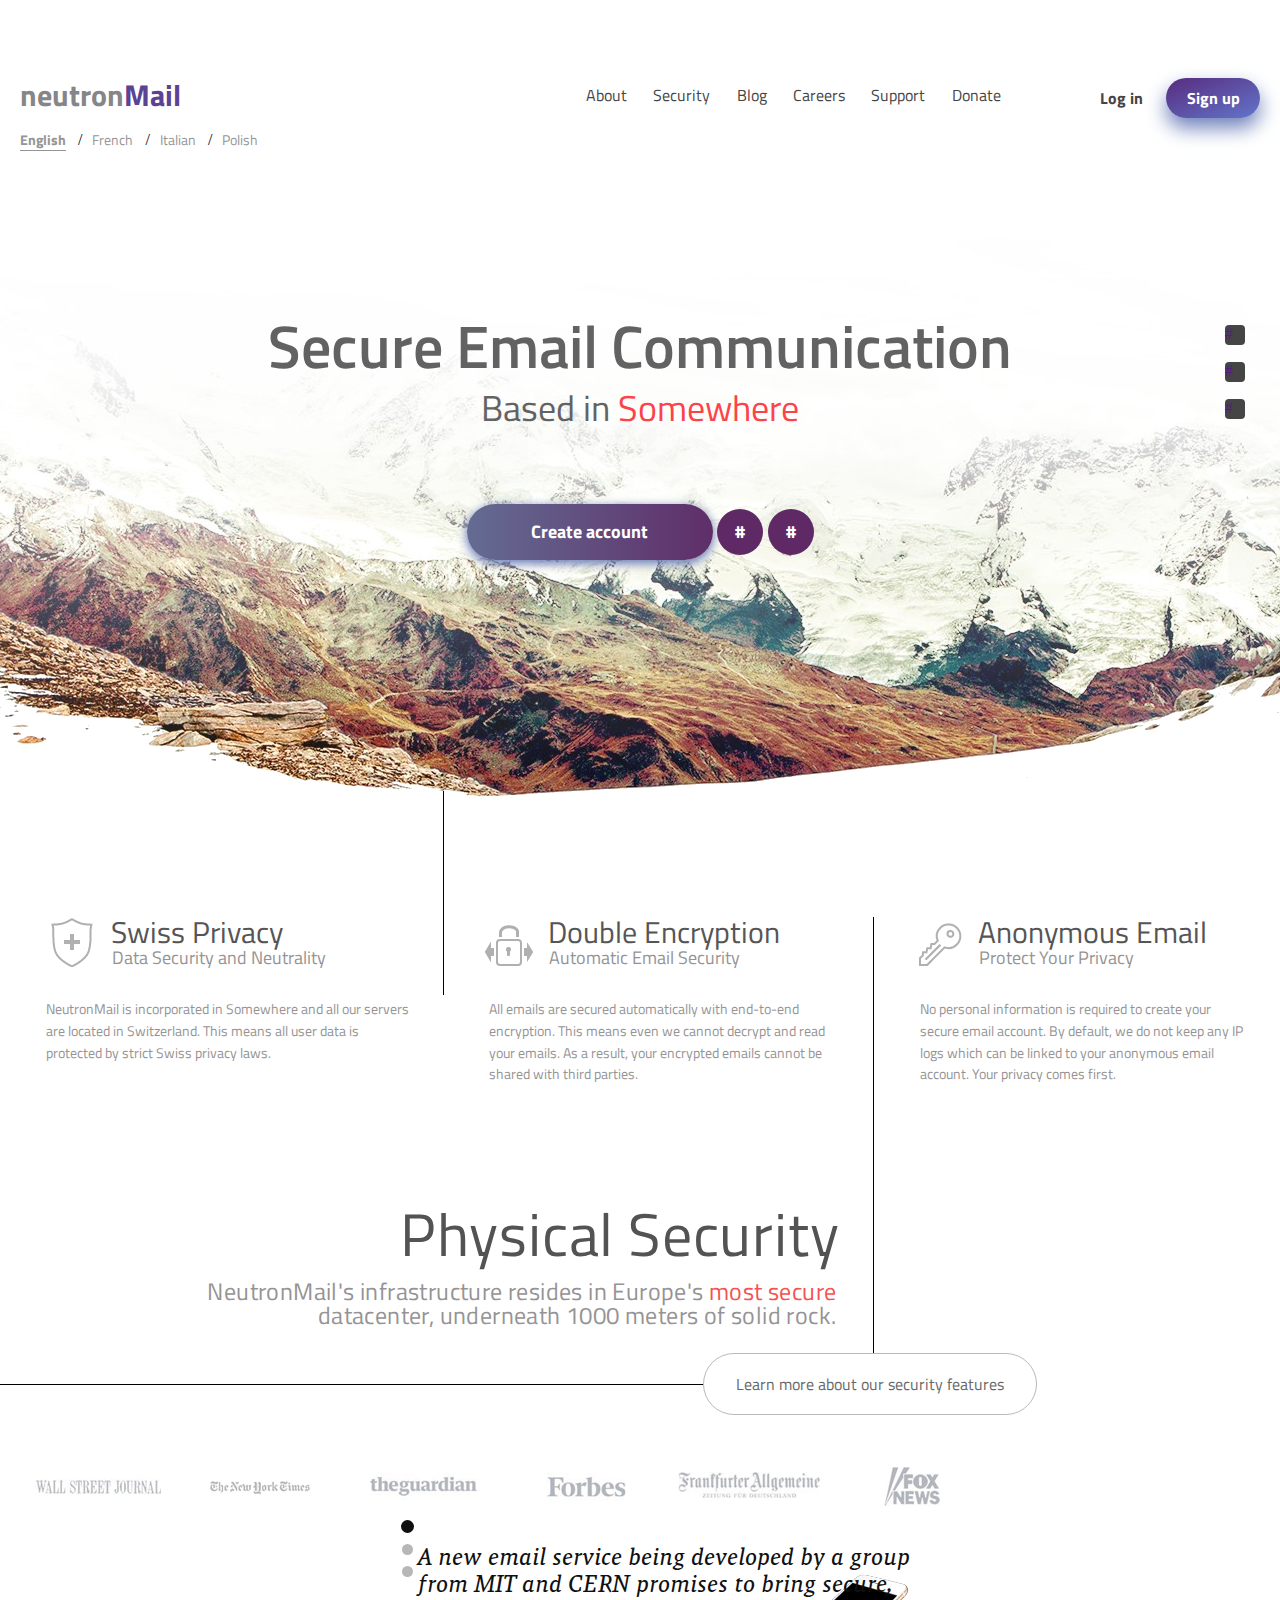
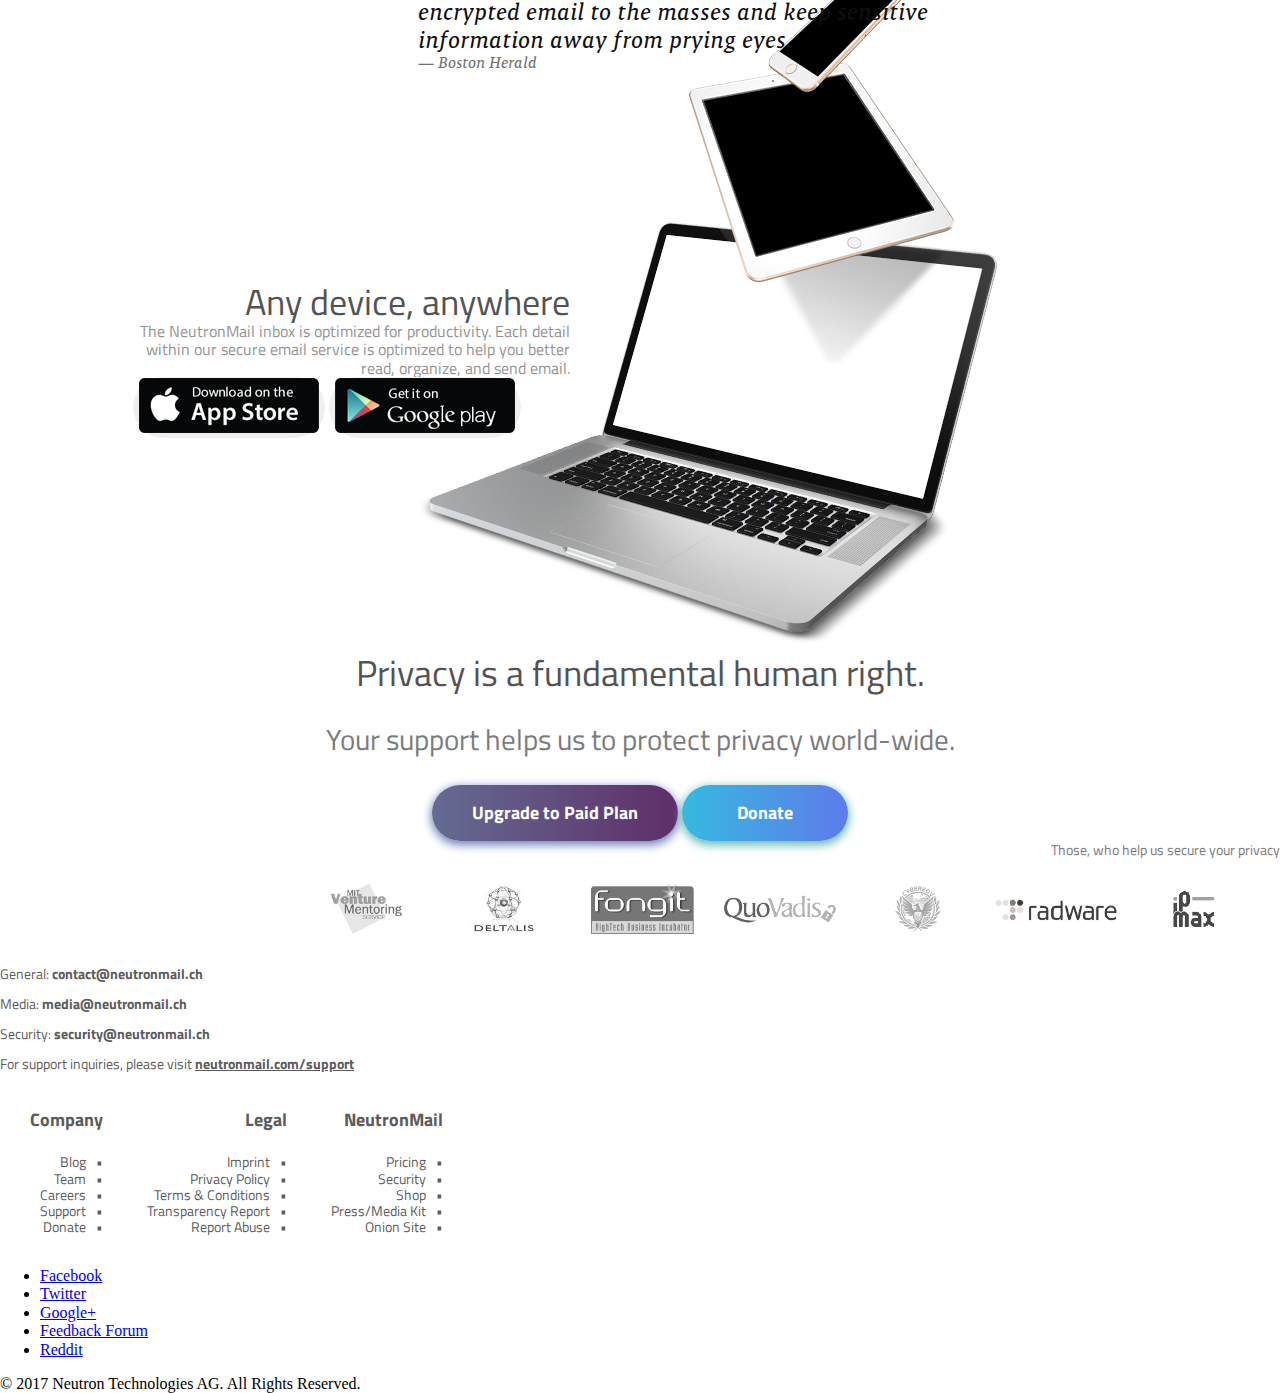
==== index.html @ 59c939e9 "implement grid feat-section" ====
<!DOCTYPE html>
<html lang="en">

<head>
  <meta charset="UTF-8">
  <meta name="viewport" content="width=device-width, initial-scale=1.0">
  <meta http-equiv="X-UA-Compatible" content="ie=edge">
  <title>NeutronMail</title>
  <link rel="stylesheet" href="./normalize.css">
  <link rel="stylesheet" href="./style.css">
</head>

<body>
  <header class="header">

    <div class="header__content">
      <div class="header__left-container">
        <a href="#" class="header__logo">neutron<span class="header__logo header__logo_color_add">Mail</span></a>
        <div class="lanuage-selector__container">
          <ul class="language-selector">
            <li class="language-selector__item "><a href="#"
                class="language-selector__link language-selector__link_selected">English</a></li>
            <li class="language-selector__item"><a href="#" class="language-selector__link">French</a></li>
            <li class="language-selector__item"><a href="#" class="language-selector__link">Italian</a></li>
            <li class="language-selector__item"><a href="#" class="language-selector__link">Polish</a></li>
          </ul>
        </div>
      </div>
      <div class="header__middle-container">
        <nav class="top-navigation">
          <ul class="top-navigation__row">
            <li class="top-navigation__item"><a href="#" class="top-navigation__item-link">About</a></li>
            <li class="top-navigation__item"><a href="#" class="top-navigation__item-link">Security</a></li>
            <li class="top-navigation__item"><a href="#" class="top-navigation__item-link">Blog</a></li>
            <li class="top-navigation__item"><a href="#" class="top-navigation__item-link">Careers</a></li>
            <li class="top-navigation__item"><a href="#" class="top-navigation__item-link">Support</a></li>
            <li class="top-navigation__item"><a href="#" class="top-navigation__item-link">Donate</a></li>
          </ul>
        </nav>
      </div>
      <div class="authorization">
        <div class="authorization__panel">
          <a href="" class="authorization__log-in">Log in</a>
          <button class="authorization__button button">Sign
            up</button>
        </div>
      </div>
    </div>
  </header>

  <main class="main">

    <div class="bg-image-section">
      <div class="bg-image-section__text-container">
        <div class="text-content">
          <h1 class="text-content__heading">Secure Email Communication</h1>
          <h2 class="text-content__text">Based in <span
              class="text-content__text text-content__text_color_add">Somewhere</span></h2>
        </div>
      </div>
      <div class="bg-image-section__buttons-container">
        <div class="buttons-row">
          <button class="buttons-row__button button button_style_purple">Create account</button>
          <button class="buttons-row__circle-button button">#</button>
          <button class="buttons-row__circle-button button">#</button>
        </div>
      </div>
      <div class="bg-image-section__social-container">
        <ul class="social-list">
          <li class="social-list__item"><a href="" class="social-list__item-link">#</a></li>
          <li class="social-list__item"><a href="" class="social-list__item-link">#</a></li>
          <li class="social-list__item"><a href="" class="social-list__item-link">#</a></li>
        </ul>
      </div>
    </div>

    <div class="main__feat-container">
      <section class="features-section">
        <article class="feat-article">
          <div class="feat-article__header">
            <img src="./assets/images/Layer_15.png" alt="#" class="feat-article__icon">
            <h3 class="feat-article__title">Swiss Privacy</h3>
            <p class="feat-article__subtitle">Data Security and Neutrality</p>
          </div>
          <p class="feat-article__description">NeutronMail is incorporated in Somewhere and all our servers are
            located
            in Switzerland. This means all user data is protected by strict Swiss privacy laws.</p>

        </article>
        <article class="feat-article">
          <div class="feat-article__header">
            <img src="./assets/images/Layer_14.png" alt="#" class="feat-article__icon">
            <h3 class="feat-article__title">Double Encryption</h3>
            <p class="feat-article__subtitle">Automatic Email Security</p>
          </div>
          <p class="feat-article__description">All emails are secured automatically with end-to-end encryption. This
            means even we cannot decrypt and read your emails. As a result, your encrypted emails cannot be shared
            with
            third parties.</p>

        </article>
        <article class="feat-article">
          <div class="feat-article__header">
            <img src="./assets/images/Layer_13.png" alt="#" class="feat-article__icon">
            <h3 class="feat-article__title">Anonymous Email</h3>
            <p class="feat-article__subtitle">Protect Your Privacy</p>
          </div>
          <p class="feat-article__description">No personal information is required to create your secure email
            account.
            By default, we do not keep any IP logs which can be linked to your anonymous email account. Your privacy
            comes first.</p>
        </article>
        <article class="feat-article feat-article_size_l">
          <div class="feat-article__header feat-article__header_size_l">
            <h3 class="feat-article__title feat-article__title_size_l">Physical Security</h3>
          </div>
          <p class="feat-article__description feat-article__description_size_l">NeutronMail's infrastructure resides in
            Europe's <span class="feat-article__description_color_add">most
              secure</span>
            datacenter,
            underneath 1000 meters of solid rock.</p>
          <button class="features-section__button">Learn more about our security
            features</button>

        </article>
      </section>
    </div>

    <div class="journal-section">
      <ul class="journal-list">
        <li class="journal-list__j journal-list__j1"><a href="#" class="journal-list__j-link">j-link</a></li>
        <li class="journal-list__j journal-list__j2"><a href="#" class="journal-list__j-link">j-link</a></li>
        <li class="journal-list__j journal-list__j3"><a href="#" class="journal-list__j-link">j-link</a></li>
        <li class="journal-list__j journal-list__j4"><a href="#" class="journal-list__j-link">j-link</a></li>
        <li class="journal-list__j journal-list__j5"><a href="#" class="journal-list__j-link">j-link</a></li>
        <li class="journal-list__j journal-list__j6"><a href="#" class="journal-list__j-link">j-link</a></li>
      </ul>
      <div class="journal__quote-container">
        <div class="quote-box">
          <div class="quote-box__slider">
            <div class="quote-box__slider-point quote-box__slider-point_selected"></div>
            <div class="quote-box__slider-point"></div>
            <div class="quote-box__slider-point"></div>
          </div>
          <p class="quote-box__text">A new email service being developed by a group from MIT and CERN promises to
            bring
            secure, encrypted email to the masses and keep sensitive information away from prying eyes.<span
              class="quote-box__author">— Boston Herald</span></p>
        </div>
      </div>
    </div>
    <div class="bg-gradient">
      <div class="download-section">
        <div class="download-section__container">
          <!-- <div class="download-section__content-layout"> -->
          <div class="download-section__content">
            <h2 class="download-section__title">Any device, anywhere</h2>
            <p class="download-section__text">The NeutronMail inbox is optimized for productivity. Each detail
              within our secure email service is optimized to help you better read, organize, and send email.</p>
            <div class="download-section__buttons-container">
              <button class="download-section__store-button button"><img src="./assets/images/Layer_23.png" alt="#"
                  class="download-section__device-picture"></button>
              <button class="download-section__store-button button"><img src="./assets/images/Layer_24.png" alt="#"
                  class="download-section__device-picture"></button>
            </div>
          </div>
          <!-- </div> -->
          <img src="./assets/images/NOT_FOR_USE!!!!!.png" alt="#" class="download-section__img">
        </div>
      </div>
      <div class="donate-section">
        <div class="donate-container">
          <div class="donate-section__text-area">
            <h2 class="donate-section__heading">Privacy is a fundamental human right.</h2>
            <h3 class="donate-section__text">Your support helps us to protect privacy world-wide.</h3>
          </div>
          <div class="donate-section__buttons-row buttons-row">
            <button class="buttons-row__button button button_style_purple">Upgrade to Paid Plan</button>
            <button class="buttons-row__button button button_style_blue">Donate</button>
          </div>
        </div>
      </div>
      <div class="partners-section">
        <div class="partners-section__container">
          <span class="partners-section__text">Those, who help us secure your privacy</span>
          <ul class="partners-list">
            <li class="partners-list__p partners-list__p1"><a href="#" class="partners-list__p-link">p-link</a></li>
            <li class="partners-list__p partners-list__p2"><a href="#" class="partners-list__p-link">p-link</a></li>
            <li class="partners-list__p partners-list__p3"><a href="#" class="partners-list__p-link">p-link</a></li>
            <li class="partners-list__p partners-list__p4"><a href="#" class="partners-list__p-link">p-link</a></li>
            <li class="partners-list__p partners-list__p5"><a href="#" class="partners-list__p-link">p-link</a></li>
            <li class="partners-list__p partners-list__p6"><a href="#" class="partners-list__p-link">p-link</a></li>
            <li class="partners-list__p partners-list__p7"><a href="#" class="partners-list__p-link">p-link</a></li>
          </ul>
        </div>
      </div>
    </div>
  </main>
  <footer class="footer">
    <div class="contact-block">
      <p class="contact-block__item">General: <a href="mailto:contact@neutronmail.ch" class="contact-block__item-link">contact@neutronmail.ch</a></p>
      <p class="contact-block__item">Media: <a href="mailto:media@neutronmail.ch" class="contact-block__item-link">media@neutronmail.ch</a></p>
      <p class="contact-block__item">Security: <a href="mailto:security@neutronmail.ch" class="contact-block__item-link">security@neutronmail.ch</a></p>
      <p class="contact-block__item">For support inquiries, please visit <a href="https://neutronmail.com/support" class="contact-block__item-link contact-block__item-link_decor"> neutronmail.com/support</a></p>  
    </div>
    <div class="footer__block">
      <h4 class="footer__block-title">Company</h4>
      <ul class="footer__block-link-list">
        <a href="#" class="footer__block-link">Blog</a>
        <a href="#" class="footer__block-link">Team</a>
        <a href="#" class="footer__block-link">Careers</a>
        <a href="#" class="footer__block-link">Support</a>
        <a href="#" class="footer__block-link">Donate</a>
      </ul>
    </div>
    <div class="footer__block">
      <h4 class="footer__block-title">Legal</h4>
      <ul class="footer__block-link-list">
        <a href="#" class="footer__block-link">Imprint</a>
        <a href="#" class="footer__block-link">Privacy Policy</a>
        <a href="#" class="footer__block-link">Terms & Conditions</a>
        <a href="#" class="footer__block-link">Transparency Report</a>
        <a href="#" class="footer__block-link">Report Abuse</a>
      </ul>
    </div>
    <div class="footer__block">
      <h4 class="footer__block-title">NeutronMail</h4>
      <ul class="footer__block-link-list">
        <a href="#" class="footer__block-link">Pricing</a>
        <a href="#" class="footer__block-link">Security</a>
        <a href="#" class="footer__block-link">Shop</a>
        <a href="#" class="footer__block-link">Press/Media Kit</a>
        <a href="#" class="footer__block-link">Onion Site</a>
      </ul>
    </div>
    <ul class="footer__socials">
      <li class="footer__social-item"><a href="#" class="footer__social-link">Facebook</a></li>
      <li class="footer__social-item"><a href="#" class="footer__social-link">Twitter</a></li>
      <li class="footer__social-item"><a href="#" class="footer__social-link">Google+</a></li>
      <li class="footer__social-item"><a href="#" class="footer__social-link">Feedback Forum</a></li>
      <li class="footer__social-item"><a href="#" class="footer__social-link">Reddit</a></li>
    </ul>

    <li class="footer__copyright">
      <a>© 2017 Neutron Technologies AG. All Rights Reserved.</a>
    </li>
  </footer>
</body>

</html>
---- style.css ----
@font-face {
  font-family: 'Titillium Web';
  src: url('./assets/fonts/TitilliumWeb-Regular.ttf') format('woff2');
  font-style: normal;
  font-weight: 400;
}

@font-face {
  font-family: 'Titillium Web';
  src: url('./assets/fonts/TitilliumWeb-SemiBold.ttf') format('woff2');
  font-style: normal;
  font-weight: 600;
}

@font-face {
  font-family: 'Titillium Web';
  src: url('./assets/fonts/TitilliumWeb-Bold.ttf') format('woff2');
  font-weight: 700;
  font-style: normal;
}

@font-face {
  font-family: 'Malaga';
  src: url('./assets/fonts/Malaga\ OT\ Reg\ Italic.otf') format('woff2');
  font-weight: 400;
  font-style: italic;
}

.header {
  margin-top: 78px;
}

.header__content {
  max-width: 1400px;
  padding: 0 1.25rem;
  margin: 0 auto;
  display: flex;
  justify-content: space-between;
}

.header__logo {
  font-family: 'Titillium Web';
  color: #858688;
  font-size: 30px;
  font-weight: 700;
  text-decoration: none;
}

.header__logo_color_add {
  color: #5b4295;
}

.language-selector {
  margin-top: 18px;
  margin-bottom: 0;
  padding: 0;
}

.language-selector__item {
  display: inline-block;
  margin-right: 6px;
  list-style-type: none;
}

.language-selector__link {
  font-family: 'Titillium Web';
  color: #959595;
  font-size: 14px;
  font-weight: 400;
  text-decoration: none;
  display: inline;
}

.language-selector__link_selected {
  font-weight: 700;
  border-bottom: 1px solid #959595;
}

.language-selector__item:not(:last-child)::after {
  content: "/";
  margin-left: 12px;
}

.header__middle-container {
  display: flex;
  flex-direction: row-reverse;
  flex-grow: 1;
  margin: 0 5.5rem;
}

.top-navigation__row {
  padding: 0;
  margin-top: 0.5rem;
}

.top-navigation__item {
  display: inline-block;
  padding: 0 0.7rem;
}

.top-navigation__item-link {
  font-family: 'Titillium Web';
  color: #454545;
  font-size: 16px;
  font-weight: 400;
  text-decoration: none;
}

.button {
  font-family: 'Titillium Web';
  font-weight: 700;
  border: none;
  outline: none;
  color: #ffffff;
  border-radius: 100px;
  cursor: pointer;
}

.authorization__button {
  height: 40px;
  width: 94px;
  color: #ffffff;
  background: linear-gradient(to top left, #6275cb, #582c7e);
  box-shadow: 0 10px 20px #6f81bb;
  margin-left: 1.2rem;
}

.authorization__log-in {
  display: inline-block;
  font-family: 'Titillium Web';
  color: #454545;
  font-size: 16px;
  font-weight: 700;
  text-decoration: none;
}

.main {
  max-width: 1800px;
  margin: 0 auto;
  overflow: hidden;
}

.bg-image-section {
  position: relative;
  height: 768px;
  background: url(./assets/images/background2.png) 50% 21px no-repeat;
}

.bg-image-section__text-container {
  text-align: center;
  padding: 162px 5rem 0 5rem;
  margin: 0 auto;
}

.text-content {
  display: inline-block;
  opacity: 0.84;
}

.text-content__heading {
  font-family: 'Titillium Web';
  color: #454545;
  font-size: 3.75rem;
  font-weight: 600;
  margin: 0;
}

.text-content__text {
  font-family: 'Titillium Web';
  color: #464646;
  font-size: 36px;
  font-weight: 400;
  line-height: 56px;
  margin: 0;
}

.text-content__text_color_add {
  color: #fc2028;
}

.bg-image-section__buttons-container {
  margin: 68px auto 0 auto;
  max-width: 600px;
}

.buttons-row {
  text-align: center;
  font-size: 18px;
}

.buttons-row__button {
  height: 56px;
}

.buttons-row__circle-button {
  height: 46px;
  width: 46px;
  background-color: #5f2966;
}

.button_style_purple {
  width: 246px;
  background: linear-gradient(to right, #646c93, #5f2e69);
  box-shadow: 0 3px 10px 1px #6f81bb;
}

.button_style_blue {
  width: 166px;
  background: linear-gradient(to right, #35bae0, #5e7bea);
  box-shadow: 0 3px 10px 1px #63b9b8;
}

.bg-image-section__social-container {
  position: absolute;
  right: 2.2rem;
  top: 11rem;
}

.social-list {
  list-style-type: none;
  padding: 0;
  margin: 0;
}

.social-list__item {
  background: #454545;
  border-radius: 4px;

}

.social-list__item:not(:last-child) {
  margin-bottom: 17px;
}

.social-list__item-link {
  display: block;
  height: 20px;
  width: 20px;
  text-decoration: none;
}

.main__feat-container {
  margin-bottom: 69px;
}

.features-section {
  display: grid;
  grid-template-columns: minmax(auto, 7.14fr) minmax(431px, 4.31fr) minmax(auto, 6.53fr);
  grid-template-rows: minmax(234px, auto) minmax(234px, auto);
  justify-content: center;
  grid-template-areas:
    ". . ."
    "art art .";
}


.feat-article:nth-child(3n + 1) .feat-article__header,
.feat-article:nth-child(3n + 1) .feat-article__description {
  margin-left: auto;
}
.feat-article:nth-child(2) {
  border-right: 1px solid black;
  position: relative;
}
.feat-article:nth-child(2) .feat-article__header {
  border-left: 1px solid black;
} 
.feat-article:nth-child(2)::after {
  content: "";
  display: block;
  height: 1px;
  width: 200px;
  background-color: black;
  position: absolute;
  top: 0;
  left: 894px;
}
.feat-article:nth-child(2)::before {
  content: "";
  height: 150px;
  width: 1px;
  background-color: black;
  position: absolute;
  top: -150px;
  left: 0;
  z-index: -1;
}

.feat-article_size_l {
  grid-area: art;
  text-align: right;
  position: relative;
  border: 1px solid black;
  border-width: 0 1px 1px 0;
}

.features-section__button {
  font-family: 'Titillium Web';
  color: #676767;
  font-size: 16px;
  background: #ffffff;
  border: 1px solid #b9b9b9;
  border-radius: 31px;
  width: 334px;
  height: 62px;
  position: absolute;
  bottom: -31px;
  right: -164px;
  outline: none;
  cursor: pointer;
}

.feat-article__header {
  max-width: 368px;
  padding: 0 34px 26px;
}

.feat-article__header_size_l {
  max-width: 625px;
  padding: 0 34px;
}

.feat-article__icon {
  float: left;
  object-fit: none;
  height: 60px;
  width: 60px;
  box-sizing: border-box;
  padding-bottom: 10px;
}

.feat-article__title {
  display: inline-block;
  font-family: 'Titillium Web';
  color: #555555;
  font-size: 30px;
  font-weight: 400;
  margin: 0 0 0 10px;
  line-height: 1;
}

.feat-article__title_size_l {
  font-size: 60px;
  color: #535353;
  margin-top: 53px;
  letter-spacing: 0.05rem;
}

.feat-article__subtitle {
  display: inline-block;
  font-family: 'Titillium Web';
  color: #959393;
  font-size: 18px;
  font-weight: 400;
  line-height: 22px;
  margin: 0 0 0 11px;
}

.feat-article__description {
  font-family: 'Titillium Web';
  color: #959393;
  font-size: 14px;
  margin-top: 3px;
  margin-bottom: 0;
  line-height: 1.55;
  max-width: 368px;
  padding: 0 34px 0 46px;
  word-wrap: break-word;
}

.feat-article__description_size_l {
  max-width: 635px;
  font-size: 24px;
  line-height: 1;
  margin-top: 15px;
  padding: 0 37px;
  letter-spacing: 0.025rem;
}

.feat-article__description_color_add {
  color: #f65151;
}

.journal-section {
  padding: 0 20px;
}

.journal-list {
  justify-content: center;
  display: flex;
  flex-wrap: wrap;
  max-width: 943px;
  padding: 0;
  font-size: 0px;
}

.journal-list__j {
  background-image: url(./assets/images/journals-sprite.png);
  background-repeat: no-repeat;
  display: inline-block;
  height: 66px;
}

.journal-list__j1 {
  width: 166px;
  background-position: -3px -3px;
}

.journal-list__j2 {
  width: 156px;
  background-position: -175px -3px;
}

.journal-list__j3 {
  width: 173px;
  background-position: -337px -3px;
}

.journal-list__j4 {
  width: 137px;
  background-position: -516px -3px;
}

.journal-list__j5 {
  width: 204px;
  background-position: -659px -3px;
}

.journal-list__j6 {
  width: 107px;
  background-position: -869px -3px;
}

.journal-list__j-link {
  display: block;
  height: 100%;
  width: 100%;
}

.journal__quote-container {
  max-width: 943px;
}

.quote-box {
  max-width: 562px;
  margin: 0 0 0 auto;
}

.quote-box__slider {
  vertical-align: top;
  display: inline-block;
}

.quote-box__slider-point {
  width: 11px;
  height: 11px;
  background: #101010;
  opacity: 0.3;
  border-radius: 11px;
  margin: 0 auto 11px auto;
}

.quote-box__slider-point:hover {
  opacity: 0.5;
}

.quote-box__slider-point_selected {
  width: 13px;
  height: 13px;
  opacity: 1;
  border-radius: 13px;
}

.quote-box__text {
  display: inline-block;
  max-width: 525px;
  font-family: "Malaga";
  color: #101010;
  font-size: 24px;
  font-weight: 400;
}

.quote-box__author {
  display: block;
  font-family: "Malaga";
  color: #727272;
  font-size: 16px;
  font-weight: 400;
}

/* .bg-gradient {
  position: relative;
  background: linear-gradient(10deg, #ffffff 58%, #eeeeee 100%);
  padding-top: 50px;
  margin-top: -50px;

}

.bg-gradient::before {
  content: '';
  position: absolute;
  top: -50px;
  width: 0;
  height: 0;
  border-style: solid;
  border-width: 215px 1800px 0 0;
  border-color: #007bff transparent transparent transparent;
} */

.download-section__container {
  max-width: 1400px;
  display: flex;
  justify-content: center;
  align-items: center;
  margin: 0 0 0 auto;
  max-height: 525px;
  /* position: relative; */
}

/* .download-section__content-layout {
  max-width: 860px;
} */
.download-section__content {
  max-width: 437px;
}

.download-section__title {
  font-family: 'Titillium Web';
  color: #535353;
  font-size: 36px;
  font-weight: 400;
  margin: 0;
  text-align: right;
}

.download-section__text {
  font-family: 'Titillium Web';
  color: #959393;
  font-size: 16px;
  font-weight: 400;
  margin: 0;
  text-align: right;
}

.download-section__img {
  position: relative;
  z-index: -1;
  right: 150px;
  bottom: 50px;
}

.donate-section {
  padding: 0 15px;
  text-align: center;
}

.donate-container {}

.donate-section__text-area {}

.donate-section__heading {
  font-family: 'Titillium Web';
  color: #535353;
  font-size: 36px;
  font-weight: 400;
}

.donate-section__text {
  font-family: 'Titillium Web';
  color: #7c7c7c;
  font-size: 29px;
  font-weight: 400;
}

.partners-section__container {
  max-width: 1400px;
  text-align: right;
}

.partners-section__text {
  font-family: 'Titillium Web';
  color: #7a7a7a;
  font-size: 14px;
  font-weight: 400;
}

.partners-list {
  justify-content: center;
  display: flex;
  flex-wrap: wrap;
  max-width: 974px;
  padding: 0;
  font-size: 0px;
  margin-left: auto;
}

.partners-list__p {
  background-image: url(./assets/images/partners-sprite.png);
  background-repeat: no-repeat;
  height: 92px;
}

.partners-list__p1 {
  width: 135px;
  background-position: -3px -3px;
}

.partners-list__p2 {
  width: 120px;
  background-position: -144px -3px;
}

.partners-list__p3 {
  width: 149px;
  background-position: -270px -3px;
}

.partners-list__p4 {
  width: 157px;
  background-position: -425px -3px;
}

.partners-list__p5 {
  width: 103px;
  background-position: -588px -3px;
}

.partners-list__p6 {
  width: 174px;
  background-position: -697px -3px;
}

.partners-list__p7 {
  width: 136px;
  background-position: -877px -3px;
}

.partners-list__p-link {
  display: block;
  height: 100%;
  width: 100%;
}

.contact-block {}

.contact-block__item {
  font-family: "Titillium Web";
  color: #5c5c5c;
  font-size: 14px;
  font-weight: 400;
}

.contact-block__item-link {
  font-weight: 700;
  color: #5c5c5c;
  text-decoration: none;
}

.contact-block__item-link_decor {
  text-decoration: underline;
}

.footer__block {
  display: inline-block;
  text-align: right;
}

.footer__block-title {
  font-family: "Titillium Web";
  color: #5c5c5c;
  font-size: 18px;
  font-weight: 700;
}

.footer__block-link {
  display: block;
  font-family: "Titillium Web";
  color: #5c5c5c;
  font-size: 14px;
  font-weight: 400;
  text-decoration: none;
}

.footer__block-link::after {
  content: '•';
  padding-left: 10px;
}
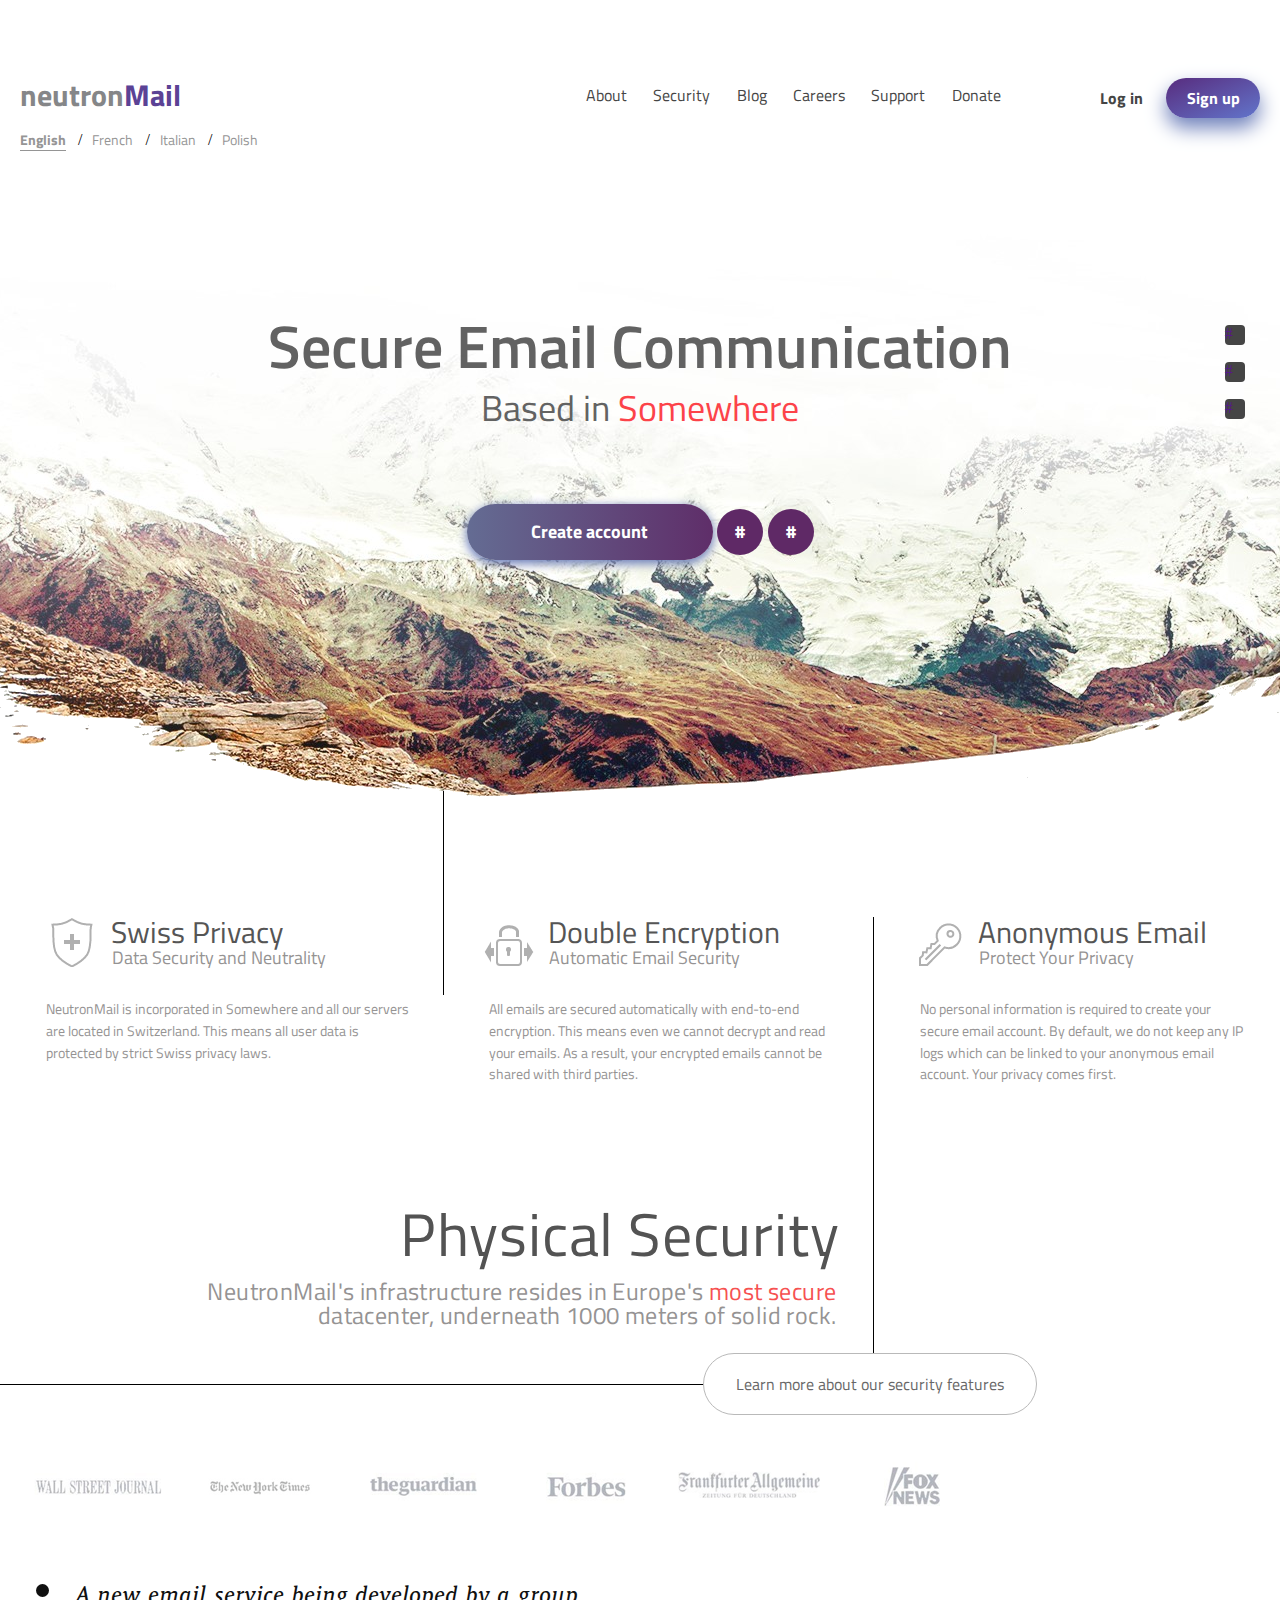
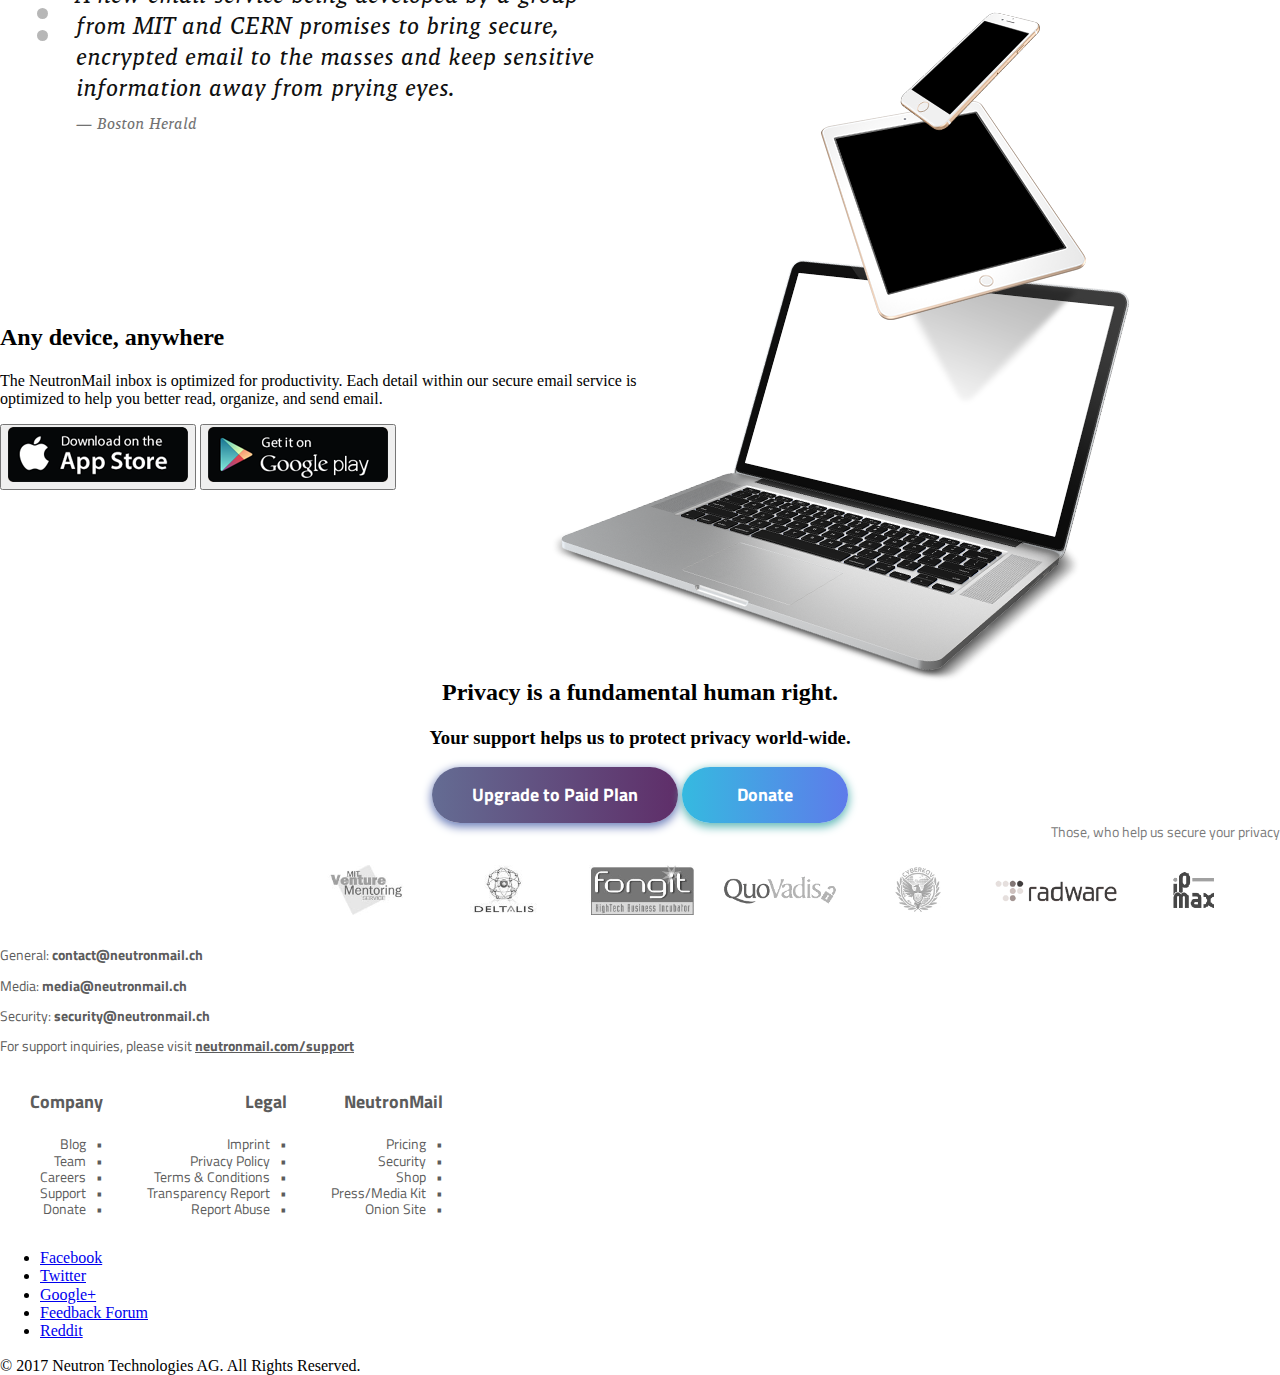
==== commit 6549efee: "rename elements of download & donate-section" ====
--- a/index.html
+++ b/index.html
@@ -152,27 +152,23 @@
     <div class="bg-gradient">
       <div class="download-section">
         <div class="download-section__container">
-          <!-- <div class="download-section__content-layout"> -->
-          <div class="download-section__content">
-            <h2 class="download-section__title">Any device, anywhere</h2>
-            <p class="download-section__text">The NeutronMail inbox is optimized for productivity. Each detail
+          <div class="product-promotion">
+            <h2 class="product-promotion__title">Any device, anywhere</h2>
+            <p class="product-promotion__text">The NeutronMail inbox is optimized for productivity. Each detail
               within our secure email service is optimized to help you better read, organize, and send email.</p>
-            <div class="download-section__buttons-container">
-              <button class="download-section__store-button button"><img src="./assets/images/Layer_23.png" alt="#"
-                  class="download-section__device-picture"></button>
-              <button class="download-section__store-button button"><img src="./assets/images/Layer_24.png" alt="#"
-                  class="download-section__device-picture"></button>
-            </div>
-          </div>
-          <!-- </div> -->
+              <button class="product-promotion__download-button"><img src="./assets/images/Layer_23.png" alt="#"
+                  class="product-promotion__store-picture"></button>
+              <button class="product-promotion__download-button"><img src="./assets/images/Layer_24.png" alt="#"
+                  class="product-promotion__store-picture"></button>
+          </div>
           <img src="./assets/images/NOT_FOR_USE!!!!!.png" alt="#" class="download-section__img">
         </div>
       </div>
       <div class="donate-section">
-        <div class="donate-container">
-          <div class="donate-section__text-area">
-            <h2 class="donate-section__heading">Privacy is a fundamental human right.</h2>
-            <h3 class="donate-section__text">Your support helps us to protect privacy world-wide.</h3>
+        <div class="donate-section__container">
+          <div class="donate-call">
+            <h2 class="donate-call__heading">Privacy is a fundamental human right.</h2>
+            <h3 class="donate-call__text">Your support helps us to protect privacy world-wide.</h3>
           </div>
           <div class="donate-section__buttons-row buttons-row">
             <button class="buttons-row__button button button_style_purple">Upgrade to Paid Plan</button>
@@ -198,10 +194,14 @@
   </main>
   <footer class="footer">
     <div class="contact-block">
-      <p class="contact-block__item">General: <a href="mailto:contact@neutronmail.ch" class="contact-block__item-link">contact@neutronmail.ch</a></p>
-      <p class="contact-block__item">Media: <a href="mailto:media@neutronmail.ch" class="contact-block__item-link">media@neutronmail.ch</a></p>
-      <p class="contact-block__item">Security: <a href="mailto:security@neutronmail.ch" class="contact-block__item-link">security@neutronmail.ch</a></p>
-      <p class="contact-block__item">For support inquiries, please visit <a href="https://neutronmail.com/support" class="contact-block__item-link contact-block__item-link_decor"> neutronmail.com/support</a></p>  
+      <p class="contact-block__item">General: <a href="mailto:contact@neutronmail.ch"
+          class="contact-block__item-link">contact@neutronmail.ch</a></p>
+      <p class="contact-block__item">Media: <a href="mailto:media@neutronmail.ch"
+          class="contact-block__item-link">media@neutronmail.ch</a></p>
+      <p class="contact-block__item">Security: <a href="mailto:security@neutronmail.ch"
+          class="contact-block__item-link">security@neutronmail.ch</a></p>
+      <p class="contact-block__item">For support inquiries, please visit <a href="https://neutronmail.com/support"
+          class="contact-block__item-link contact-block__item-link_decor"> neutronmail.com/support</a></p>
     </div>
     <div class="footer__block">
       <h4 class="footer__block-title">Company</h4>
--- a/style.css
+++ b/style.css
@@ -399,6 +399,7 @@
   background-repeat: no-repeat;
   display: inline-block;
   height: 66px;
+  padding: 10px 0;
 }
 
 .journal-list__j1 {
@@ -438,17 +439,19 @@
 }
 
 .journal__quote-container {
-  max-width: 943px;
+  max-width: 1400px;
+  margin: 40px 0 0 auto;
+  padding: 0 16px;
 }
 
 .quote-box {
-  max-width: 562px;
-  margin: 0 0 0 auto;
+  max-width: 570px;
+  position: relative;
 }
 
 .quote-box__slider {
-  vertical-align: top;
-  display: inline-block;
+  position: absolute;
+  top: 4px;
 }
 
 .quote-box__slider-point {
@@ -478,6 +481,9 @@
   color: #101010;
   font-size: 24px;
   font-weight: 400;
+  line-height: 1.3;
+  margin: 0 0 0 40px;
+  word-spacing: 0.05em;
 }
 
 .quote-box__author {
@@ -486,6 +492,7 @@
   color: #727272;
   font-size: 16px;
   font-weight: 400;
+  margin-top: 9px;
 }
 
 /* .bg-gradient {
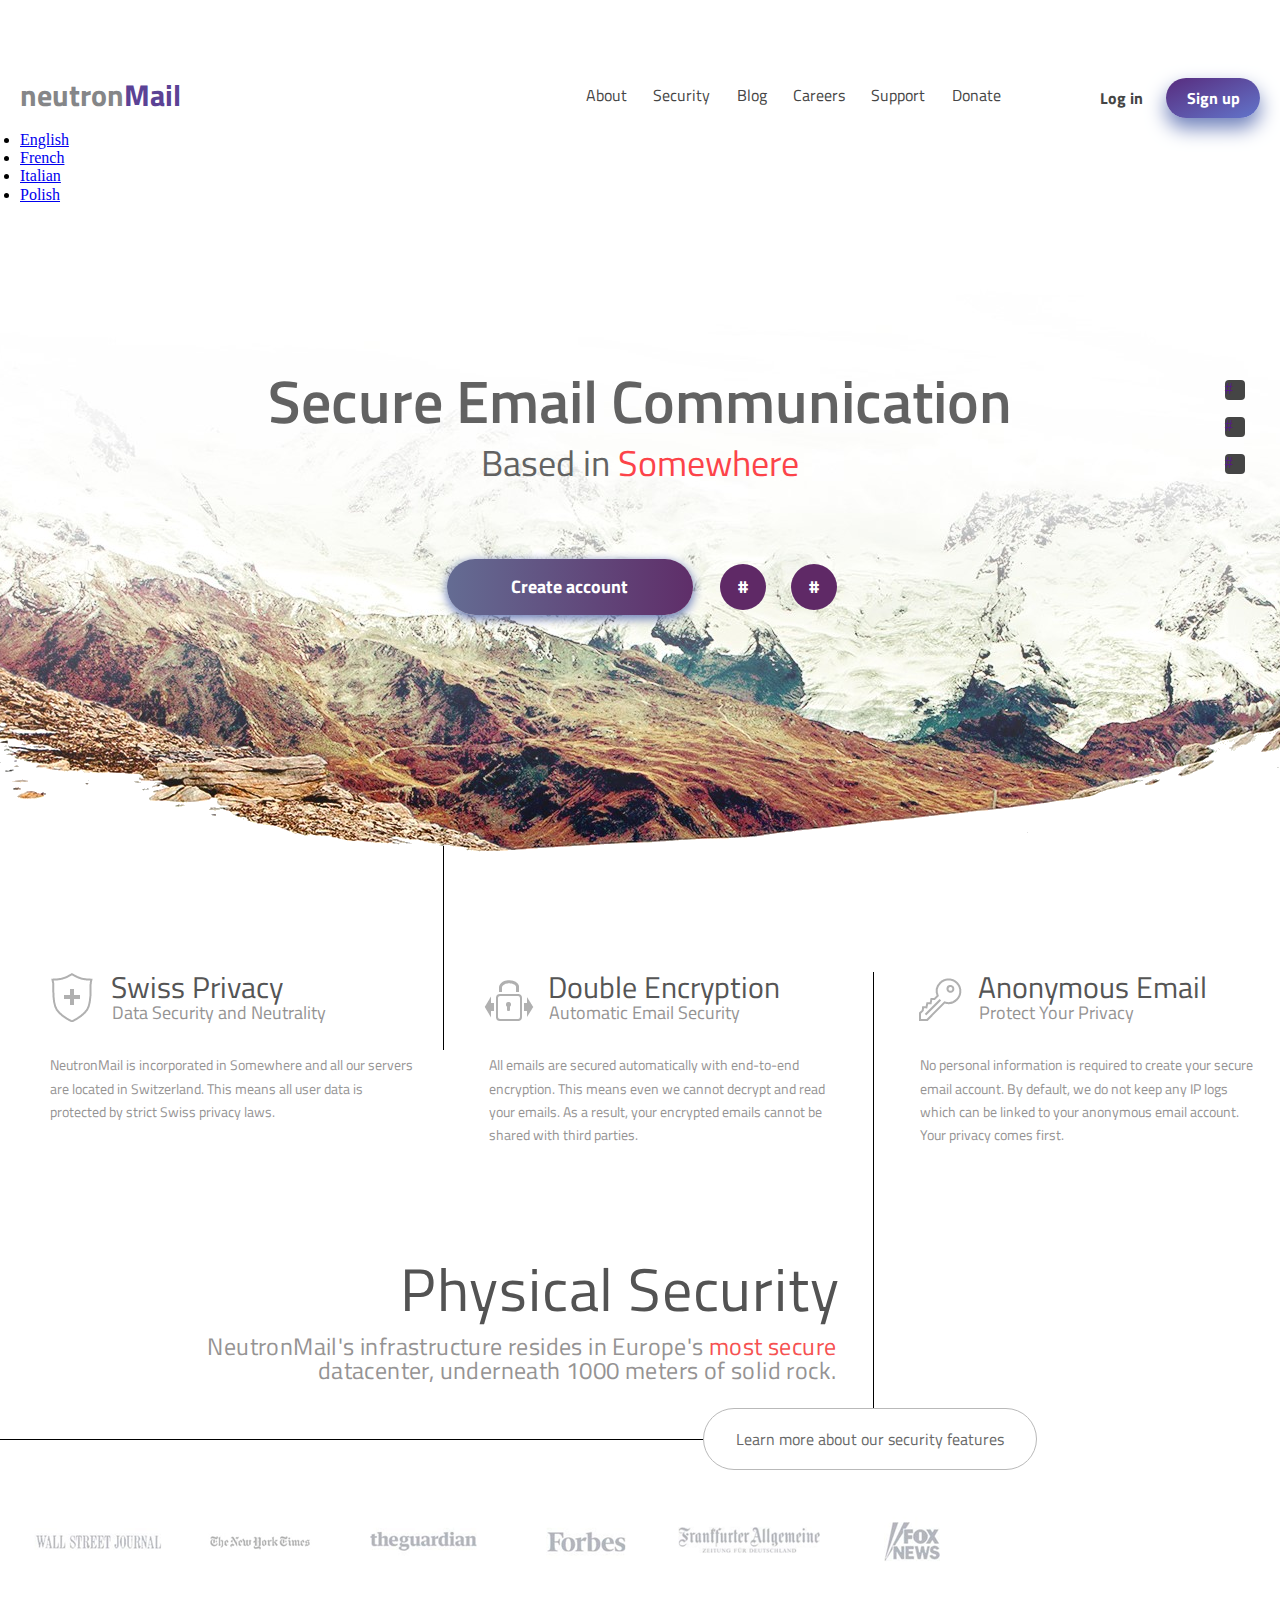
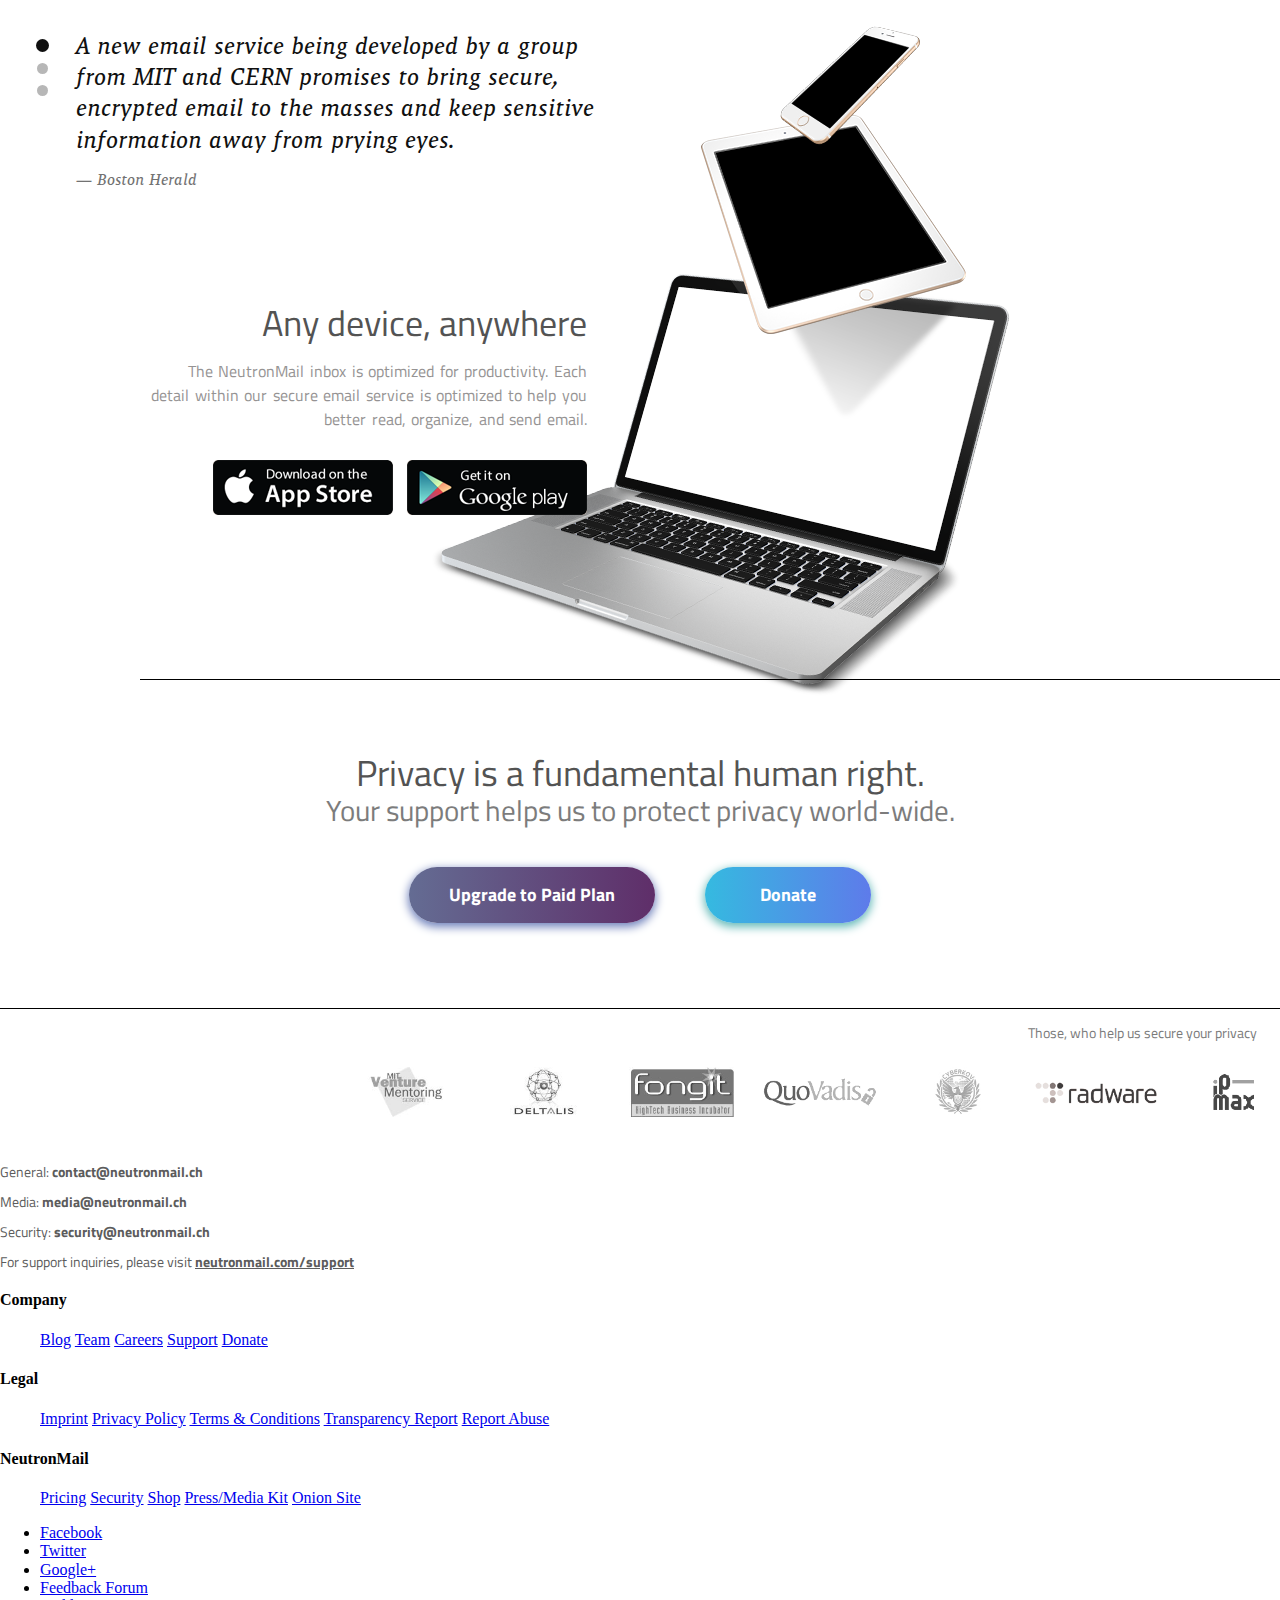
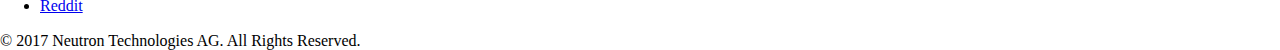
==== commit f4c1a23b: "rename footer elements" ====
--- a/index.html
+++ b/index.html
@@ -17,12 +17,12 @@
       <div class="header__left-container">
         <a href="#" class="header__logo">neutron<span class="header__logo header__logo_color_add">Mail</span></a>
         <div class="lanuage-selector__container">
-          <ul class="language-selector">
-            <li class="language-selector__item "><a href="#"
-                class="language-selector__link language-selector__link_selected">English</a></li>
-            <li class="language-selector__item"><a href="#" class="language-selector__link">French</a></li>
-            <li class="language-selector__item"><a href="#" class="language-selector__link">Italian</a></li>
-            <li class="language-selector__item"><a href="#" class="language-selector__link">Polish</a></li>
+          <ul class="language-selector slash-selector">
+            <li class="slash-selector__item "><a href="#"
+                class="slash-selector__link slash-selector__link_selected">English</a></li>
+            <li class="slash-selector__item"><a href="#" class="slash-selector__link">French</a></li>
+            <li class="slash-selector__item"><a href="#" class="slash-selector__link">Italian</a></li>
+            <li class="slash-selector__item"><a href="#" class="slash-selector__link">Polish</a></li>
           </ul>
         </div>
       </div>
@@ -156,10 +156,10 @@
             <h2 class="product-promotion__title">Any device, anywhere</h2>
             <p class="product-promotion__text">The NeutronMail inbox is optimized for productivity. Each detail
               within our secure email service is optimized to help you better read, organize, and send email.</p>
-              <button class="product-promotion__download-button"><img src="./assets/images/Layer_23.png" alt="#"
-                  class="product-promotion__store-picture"></button>
-              <button class="product-promotion__download-button"><img src="./assets/images/Layer_24.png" alt="#"
-                  class="product-promotion__store-picture"></button>
+            <button class="product-promotion__download-button"><img src="./assets/images/Layer_23.png" alt="#"
+                class="product-promotion__store-picture"></button>
+            <button class="product-promotion__download-button"><img src="./assets/images/Layer_24.png" alt="#"
+                class="product-promotion__store-picture"></button>
           </div>
           <img src="./assets/images/NOT_FOR_USE!!!!!.png" alt="#" class="download-section__img">
         </div>
@@ -193,57 +193,62 @@
     </div>
   </main>
   <footer class="footer">
-    <div class="contact-block">
-      <p class="contact-block__item">General: <a href="mailto:contact@neutronmail.ch"
-          class="contact-block__item-link">contact@neutronmail.ch</a></p>
-      <p class="contact-block__item">Media: <a href="mailto:media@neutronmail.ch"
-          class="contact-block__item-link">media@neutronmail.ch</a></p>
-      <p class="contact-block__item">Security: <a href="mailto:security@neutronmail.ch"
-          class="contact-block__item-link">security@neutronmail.ch</a></p>
-      <p class="contact-block__item">For support inquiries, please visit <a href="https://neutronmail.com/support"
-          class="contact-block__item-link contact-block__item-link_decor"> neutronmail.com/support</a></p>
-    </div>
-    <div class="footer__block">
-      <h4 class="footer__block-title">Company</h4>
-      <ul class="footer__block-link-list">
-        <a href="#" class="footer__block-link">Blog</a>
-        <a href="#" class="footer__block-link">Team</a>
-        <a href="#" class="footer__block-link">Careers</a>
-        <a href="#" class="footer__block-link">Support</a>
-        <a href="#" class="footer__block-link">Donate</a>
+    <div class="footer__wrapper">
+    <div class="footer__container">
+      <div class="contact-block">
+        <p class="contact-block__item">General: <a href="mailto:contact@neutronmail.ch"
+            class="contact-block__item-link">contact@neutronmail.ch</a></p>
+        <p class="contact-block__item">Media: <a href="mailto:media@neutronmail.ch"
+            class="contact-block__item-link">media@neutronmail.ch</a></p>
+        <p class="contact-block__item">Security: <a href="mailto:security@neutronmail.ch"
+            class="contact-block__item-link">security@neutronmail.ch</a></p>
+        <p class="contact-block__item">For support inquiries, please visit <a href="https://neutronmail.com/support"
+            class="contact-block__item-link contact-block__item-link_decor"> neutronmail.com/support</a></p>
+      </div>
+      <div class="footer-nav">
+        <div class="footer-nav__block">
+          <h4 class="footer-nav__block-title">Company</h4>
+          <ul class="footer-nav__block-link-list">
+            <a href="#" class="footer-nav__block-link">Blog</a>
+            <a href="#" class="footer-nav__block-link">Team</a>
+            <a href="#" class="footer-nav__block-link">Careers</a>
+            <a href="#" class="footer-nav__block-link">Support</a>
+            <a href="#" class="footer-nav__block-link">Donate</a>
+          </ul>
+        </div>
+        <div class="footer-nav__block">
+          <h4 class="footer-nav__block-title">Legal</h4>
+          <ul class="footer-nav__block-link-list">
+            <a href="#" class="footer-nav__block-link">Imprint</a>
+            <a href="#" class="footer-nav__block-link">Privacy Policy</a>
+            <a href="#" class="footer-nav__block-link">Terms & Conditions</a>
+            <a href="#" class="footer-nav__block-link">Transparency Report</a>
+            <a href="#" class="footer-nav__block-link">Report Abuse</a>
+          </ul>
+        </div>
+        <div class="footer-nav__block">
+          <h4 class="footer-nav__block-title">NeutronMail</h4>
+          <ul class="footer-nav__block-link-list">
+            <a href="#" class="footer-nav__block-link">Pricing</a>
+            <a href="#" class="footer-nav__block-link">Security</a>
+            <a href="#" class="footer-nav__block-link">Shop</a>
+            <a href="#" class="footer-nav__block-link">Press/Media Kit</a>
+            <a href="#" class="footer-nav__block-link">Onion Site</a>
+          </ul>
+        </div>
+      </div>
+      </div>
+      <ul class="footer__socials slash-selector">
+        <li class="slash-selector__item"><a href="#" class="slash-selector__link">Facebook</a></li>
+        <li class="slash-selector__item"><a href="#" class="slash-selector__link">Twitter</a></li>
+        <li class="slash-selector__item"><a href="#" class="slash-selector__link">Google+</a></li>
+        <li class="slash-selector__item"><a href="#" class="slash-selector__link">Feedback Forum</a></li>
+        <li class="slash-selector__item"><a href="#" class="slash-selector__link">Reddit</a></li>
       </ul>
-    </div>
-    <div class="footer__block">
-      <h4 class="footer__block-title">Legal</h4>
-      <ul class="footer__block-link-list">
-        <a href="#" class="footer__block-link">Imprint</a>
-        <a href="#" class="footer__block-link">Privacy Policy</a>
-        <a href="#" class="footer__block-link">Terms & Conditions</a>
-        <a href="#" class="footer__block-link">Transparency Report</a>
-        <a href="#" class="footer__block-link">Report Abuse</a>
-      </ul>
-    </div>
-    <div class="footer__block">
-      <h4 class="footer__block-title">NeutronMail</h4>
-      <ul class="footer__block-link-list">
-        <a href="#" class="footer__block-link">Pricing</a>
-        <a href="#" class="footer__block-link">Security</a>
-        <a href="#" class="footer__block-link">Shop</a>
-        <a href="#" class="footer__block-link">Press/Media Kit</a>
-        <a href="#" class="footer__block-link">Onion Site</a>
-      </ul>
-    </div>
-    <ul class="footer__socials">
-      <li class="footer__social-item"><a href="#" class="footer__social-link">Facebook</a></li>
-      <li class="footer__social-item"><a href="#" class="footer__social-link">Twitter</a></li>
-      <li class="footer__social-item"><a href="#" class="footer__social-link">Google+</a></li>
-      <li class="footer__social-item"><a href="#" class="footer__social-link">Feedback Forum</a></li>
-      <li class="footer__social-item"><a href="#" class="footer__social-link">Reddit</a></li>
-    </ul>
-
-    <li class="footer__copyright">
-      <a>© 2017 Neutron Technologies AG. All Rights Reserved.</a>
-    </li>
+
+      <span class="footer__copyright">© 2017 Neutron Technologies AG. All Rights Reserved.</span>
+    
+  </div>
   </footer>
 </body>
 
--- a/style.css
+++ b/style.css
@@ -186,16 +186,19 @@
 .buttons-row {
   text-align: center;
   font-size: 18px;
+  padding: 0 25px;
 }
 
 .buttons-row__button {
   height: 56px;
+  margin: 0 23px;
 }
 
 .buttons-row__circle-button {
   height: 46px;
   width: 46px;
   background-color: #5f2966;
+  margin-right: 20px;
 }
 
 .button_style_purple {
@@ -258,13 +261,16 @@
 .feat-article:nth-child(3n + 1) .feat-article__description {
   margin-left: auto;
 }
+
 .feat-article:nth-child(2) {
   border-right: 1px solid black;
   position: relative;
 }
+
 .feat-article:nth-child(2) .feat-article__header {
   border-left: 1px solid black;
-} 
+}
+
 .feat-article:nth-child(2)::after {
   content: "";
   display: block;
@@ -275,6 +281,7 @@
   top: 0;
   left: 894px;
 }
+
 .feat-article:nth-child(2)::before {
   content: "";
   height: 150px;
@@ -362,9 +369,9 @@
   font-size: 14px;
   margin-top: 3px;
   margin-bottom: 0;
-  line-height: 1.55;
+  line-height: 1.65;
   max-width: 368px;
-  padding: 0 34px 0 46px;
+  padding: 0 25px 0 46px;
   word-wrap: break-word;
 }
 
@@ -440,7 +447,7 @@
 
 .journal__quote-container {
   max-width: 1400px;
-  margin: 40px 0 0 auto;
+  margin: 36px 0 0 auto;
   padding: 0 16px;
 }
 
@@ -451,7 +458,7 @@
 
 .quote-box__slider {
   position: absolute;
-  top: 4px;
+  top: 8px;
 }
 
 .quote-box__slider-point {
@@ -492,7 +499,7 @@
   color: #727272;
   font-size: 16px;
   font-weight: 400;
-  margin-top: 9px;
+  margin-top: 14px;
 }
 
 /* .bg-gradient {
@@ -513,25 +520,24 @@
   border-width: 215px 1800px 0 0;
   border-color: #007bff transparent transparent transparent;
 } */
-
+.download-section {
+  padding: 0 30px;
+}
 .download-section__container {
-  max-width: 1400px;
+  position: relative;
+  max-width: 1100px;
   display: flex;
-  justify-content: center;
   align-items: center;
-  margin: 0 0 0 auto;
+  padding: 111px 0 160px;
+  margin-left: auto;
   max-height: 525px;
-  /* position: relative; */
-}
-
-/* .download-section__content-layout {
-  max-width: 860px;
-} */
-.download-section__content {
+}
+.product-promotion {
   max-width: 437px;
-}
-
-.download-section__title {
+  text-align: end;
+}
+
+.product-promotion__title {
   font-family: 'Titillium Web';
   color: #535353;
   font-size: 36px;
@@ -540,51 +546,90 @@
   text-align: right;
 }
 
-.download-section__text {
+.product-promotion__text {
   font-family: 'Titillium Web';
   color: #959393;
   font-size: 16px;
   font-weight: 400;
-  margin: 0;
+  word-spacing: 0.1em;
+  line-height: 1.5;
+  margin: 16px 0 29px;
   text-align: right;
 }
 
+.product-promotion__download-button {
+  padding: 0;
+  border: none;
+  border-radius: 5px;
+  font-size: 0;
+  margin-left: 10px;
+  outline: none;
+  cursor: pointer;
+}
+
 .download-section__img {
-  position: relative;
+  position: absolute;
   z-index: -1;
-  right: 150px;
-  bottom: 50px;
+  right: 240px;
+  bottom: -17px;
 }
 
 .donate-section {
   padding: 0 15px;
+}
+
+.donate-section__container {
+  position: relative;
+  border-top: 1px solid black;
   text-align: center;
-}
-
-.donate-container {}
-
-.donate-section__text-area {}
-
-.donate-section__heading {
+  max-width: 1000px;
+  margin: 0 auto;
+  padding: 45px 0;
+}
+
+.donate-section__container::after {
+  position: absolute;
+  top: -1px;
+  right: -500px;
+  content: '';
+  display: block;
+  width: 500px;
+  height: 1px;
+  background-color: black;
+}
+
+.donate-call {
+  padding: 0 1.5em;
+}
+
+.donate-call__heading {
   font-family: 'Titillium Web';
   color: #535353;
   font-size: 36px;
   font-weight: 400;
-}
-
-.donate-section__text {
+  margin: 27px 0 0;
+}
+
+.donate-call__text {
   font-family: 'Titillium Web';
   color: #7c7c7c;
   font-size: 29px;
   font-weight: 400;
+  margin: 0;
+}
+.donate-section__buttons-row {
+  margin: 40px 0;
 }
 
 .partners-section__container {
+  border-top: 1px solid black;
   max-width: 1400px;
   text-align: right;
+  padding: 15px 0;
 }
 
 .partners-section__text {
+  padding-right: 23px;
   font-family: 'Titillium Web';
   color: #7a7a7a;
   font-size: 14px;
@@ -595,7 +640,7 @@
   justify-content: center;
   display: flex;
   flex-wrap: wrap;
-  max-width: 974px;
+  max-width: 945px;
   padding: 0;
   font-size: 0px;
   margin-left: auto;
@@ -638,7 +683,7 @@
 }
 
 .partners-list__p7 {
-  width: 136px;
+  width: 85px;
   background-position: -877px -3px;
 }
 
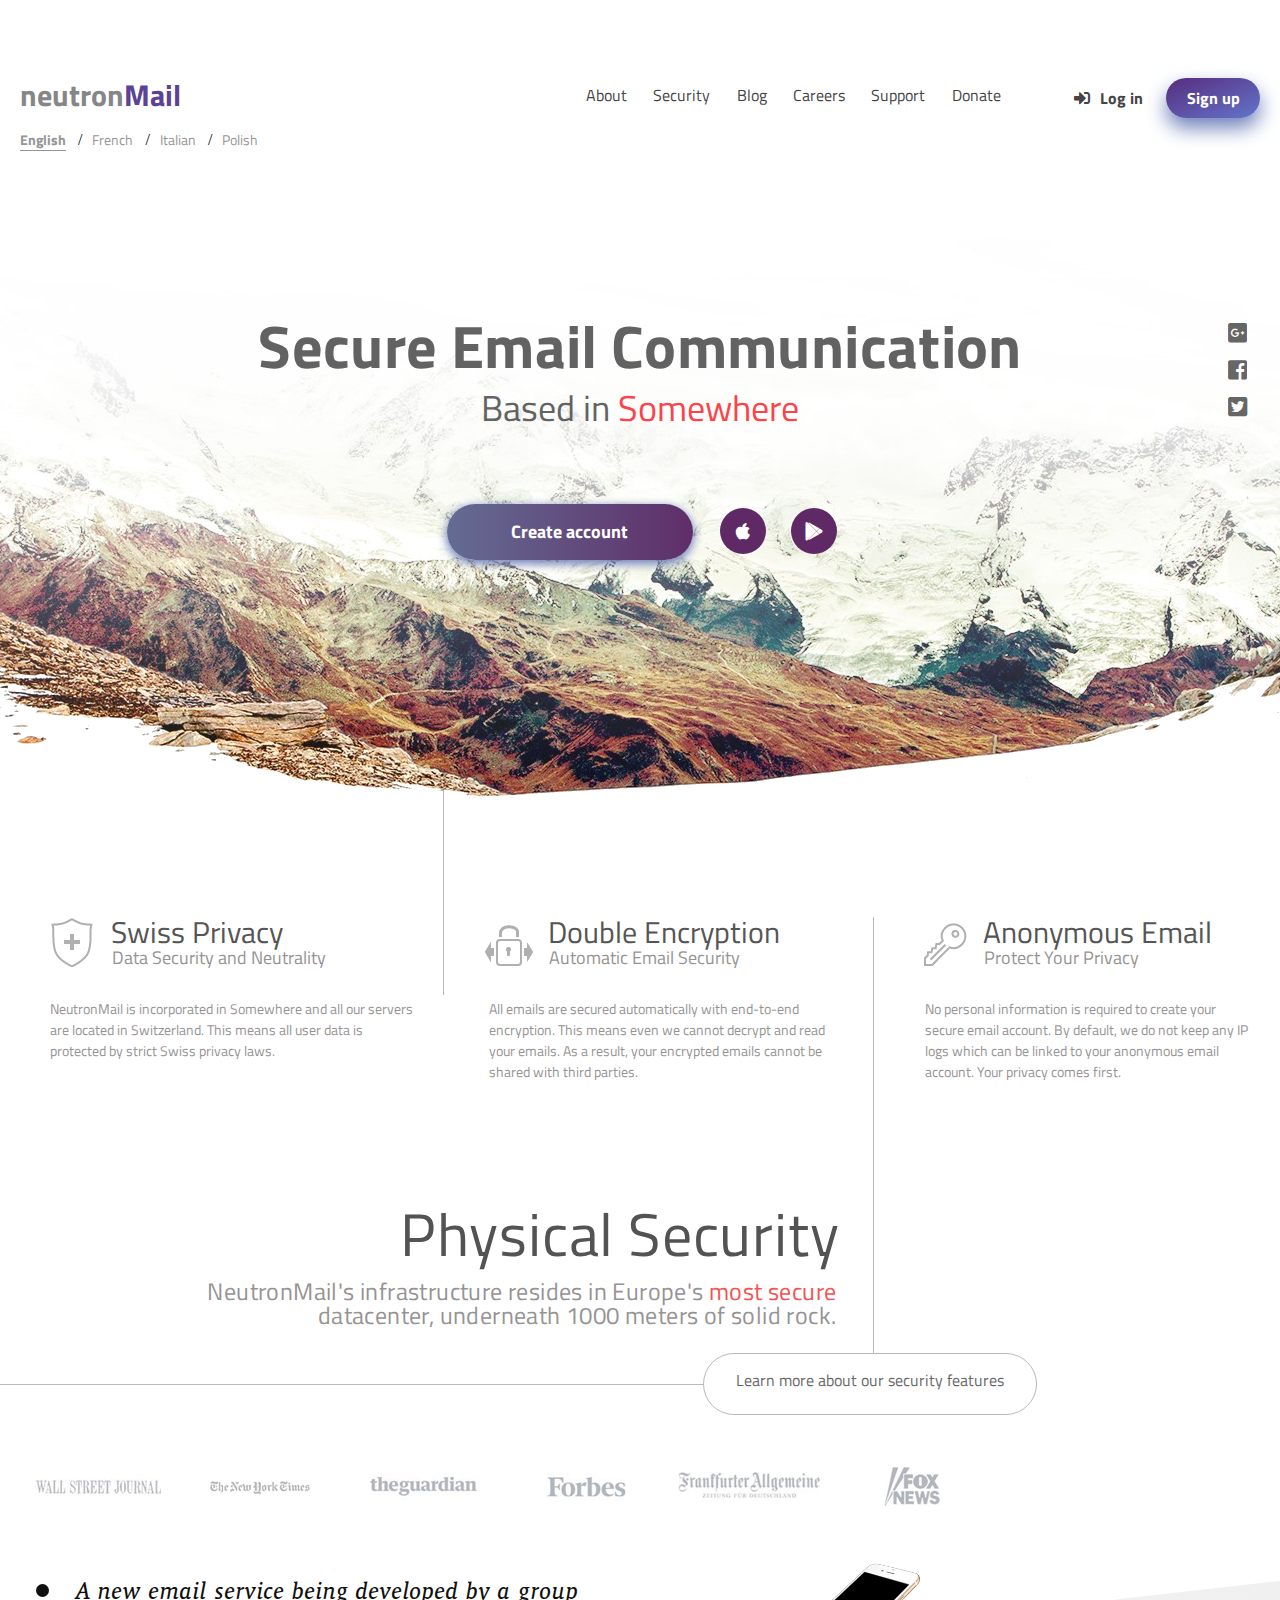
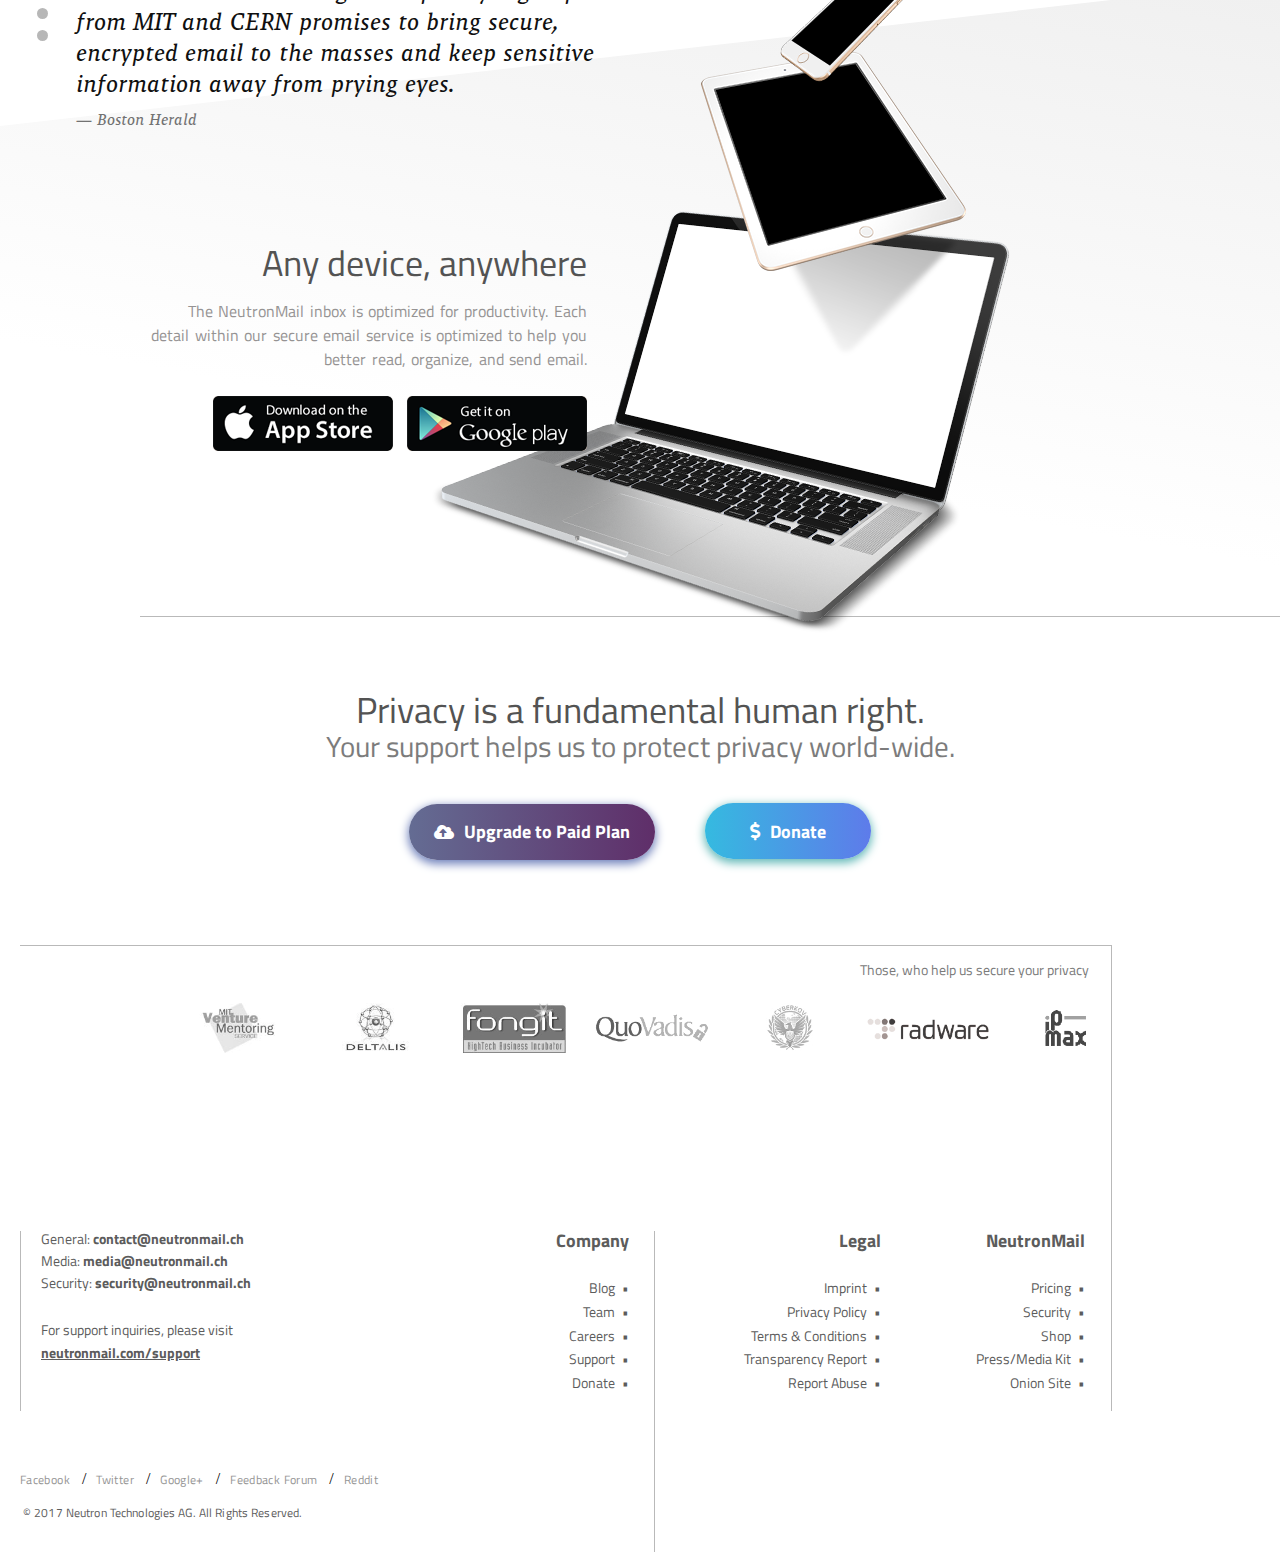
==== commit e41aa4bf: "complite desktop pixel perfect" ====
--- a/index.html
+++ b/index.html
@@ -61,15 +61,15 @@
       <div class="bg-image-section__buttons-container">
         <div class="buttons-row">
           <button class="buttons-row__button button button_style_purple">Create account</button>
-          <button class="buttons-row__circle-button button">#</button>
-          <button class="buttons-row__circle-button button">#</button>
+          <button class="buttons-row__circle-button button apple-btn"></button>
+          <button class="buttons-row__circle-button button g-play-btn"></button>
         </div>
       </div>
       <div class="bg-image-section__social-container">
         <ul class="social-list">
-          <li class="social-list__item"><a href="" class="social-list__item-link">#</a></li>
-          <li class="social-list__item"><a href="" class="social-list__item-link">#</a></li>
-          <li class="social-list__item"><a href="" class="social-list__item-link">#</a></li>
+          <li class="social-list__item"><a href="#" class="social-list__item-link g-plus-link"></a></li>
+          <li class="social-list__item"><a href="#" class="social-list__item-link facebook-link"></a></li>
+          <li class="social-list__item"><a href="#" class="social-list__item-link twitter-link"></a></li>
         </ul>
       </div>
     </div>
@@ -171,72 +171,74 @@
             <h3 class="donate-call__text">Your support helps us to protect privacy world-wide.</h3>
           </div>
           <div class="donate-section__buttons-row buttons-row">
-            <button class="buttons-row__button button button_style_purple">Upgrade to Paid Plan</button>
-            <button class="buttons-row__button button button_style_blue">Donate</button>
+            <button class="buttons-row__button button button_style_purple upgrade-btn">Upgrade to Paid Plan</button>
+            <button class="buttons-row__button button button_style_blue donate-btn">Donate</button>
           </div>
         </div>
       </div>
       <div class="partners-section">
-        <div class="partners-section__container">
-          <span class="partners-section__text">Those, who help us secure your privacy</span>
-          <ul class="partners-list">
-            <li class="partners-list__p partners-list__p1"><a href="#" class="partners-list__p-link">p-link</a></li>
-            <li class="partners-list__p partners-list__p2"><a href="#" class="partners-list__p-link">p-link</a></li>
-            <li class="partners-list__p partners-list__p3"><a href="#" class="partners-list__p-link">p-link</a></li>
-            <li class="partners-list__p partners-list__p4"><a href="#" class="partners-list__p-link">p-link</a></li>
-            <li class="partners-list__p partners-list__p5"><a href="#" class="partners-list__p-link">p-link</a></li>
-            <li class="partners-list__p partners-list__p6"><a href="#" class="partners-list__p-link">p-link</a></li>
-            <li class="partners-list__p partners-list__p7"><a href="#" class="partners-list__p-link">p-link</a></li>
-          </ul>
+        <div class="partners-section__wrapper">
+          <div class="partners-section__container">
+            <span class="partners-section__text">Those, who help us secure your privacy</span>
+            <ul class="partners-list">
+              <li class="partners-list__p partners-list__p1"><a href="#" class="partners-list__p-link">p-link</a></li>
+              <li class="partners-list__p partners-list__p2"><a href="#" class="partners-list__p-link">p-link</a></li>
+              <li class="partners-list__p partners-list__p3"><a href="#" class="partners-list__p-link">p-link</a></li>
+              <li class="partners-list__p partners-list__p4"><a href="#" class="partners-list__p-link">p-link</a></li>
+              <li class="partners-list__p partners-list__p5"><a href="#" class="partners-list__p-link">p-link</a></li>
+              <li class="partners-list__p partners-list__p6"><a href="#" class="partners-list__p-link">p-link</a></li>
+              <li class="partners-list__p partners-list__p7"><a href="#" class="partners-list__p-link">p-link</a></li>
+            </ul>
+          </div>
         </div>
       </div>
     </div>
   </main>
   <footer class="footer">
     <div class="footer__wrapper">
-    <div class="footer__container">
-      <div class="contact-block">
-        <p class="contact-block__item">General: <a href="mailto:contact@neutronmail.ch"
-            class="contact-block__item-link">contact@neutronmail.ch</a></p>
-        <p class="contact-block__item">Media: <a href="mailto:media@neutronmail.ch"
-            class="contact-block__item-link">media@neutronmail.ch</a></p>
-        <p class="contact-block__item">Security: <a href="mailto:security@neutronmail.ch"
-            class="contact-block__item-link">security@neutronmail.ch</a></p>
-        <p class="contact-block__item">For support inquiries, please visit <a href="https://neutronmail.com/support"
-            class="contact-block__item-link contact-block__item-link_decor"> neutronmail.com/support</a></p>
-      </div>
-      <div class="footer-nav">
-        <div class="footer-nav__block">
-          <h4 class="footer-nav__block-title">Company</h4>
-          <ul class="footer-nav__block-link-list">
-            <a href="#" class="footer-nav__block-link">Blog</a>
-            <a href="#" class="footer-nav__block-link">Team</a>
-            <a href="#" class="footer-nav__block-link">Careers</a>
-            <a href="#" class="footer-nav__block-link">Support</a>
-            <a href="#" class="footer-nav__block-link">Donate</a>
-          </ul>
-        </div>
-        <div class="footer-nav__block">
-          <h4 class="footer-nav__block-title">Legal</h4>
-          <ul class="footer-nav__block-link-list">
-            <a href="#" class="footer-nav__block-link">Imprint</a>
-            <a href="#" class="footer-nav__block-link">Privacy Policy</a>
-            <a href="#" class="footer-nav__block-link">Terms & Conditions</a>
-            <a href="#" class="footer-nav__block-link">Transparency Report</a>
-            <a href="#" class="footer-nav__block-link">Report Abuse</a>
-          </ul>
-        </div>
-        <div class="footer-nav__block">
-          <h4 class="footer-nav__block-title">NeutronMail</h4>
-          <ul class="footer-nav__block-link-list">
-            <a href="#" class="footer-nav__block-link">Pricing</a>
-            <a href="#" class="footer-nav__block-link">Security</a>
-            <a href="#" class="footer-nav__block-link">Shop</a>
-            <a href="#" class="footer-nav__block-link">Press/Media Kit</a>
-            <a href="#" class="footer-nav__block-link">Onion Site</a>
-          </ul>
-        </div>
-      </div>
+      <div class="footer__container">
+        <div class="contact-block">
+          <p class="contact-block__item">General: <a href="mailto:contact@neutronmail.ch"
+              class="contact-block__item-link">contact@neutronmail.ch</a></p>
+          <p class="contact-block__item">Media: <a href="mailto:media@neutronmail.ch"
+              class="contact-block__item-link">media@neutronmail.ch</a></p>
+          <p class="contact-block__item">Security: <a href="mailto:security@neutronmail.ch"
+              class="contact-block__item-link">security@neutronmail.ch</a></p>
+          <p class="contact-block__item">For support inquiries, please visit <a href="https://neutronmail.com/support"
+              class="contact-block__item-link contact-block__item-link_decor"> neutronmail.com/support</a></p>
+        </div>
+        <div class="footer-nav">
+          <div class="footer-nav__block">
+            <h4 class="footer-nav__block-title">Company</h4>
+            <ul class="footer-nav__block-link-list">
+              <a href="#" class="footer-nav__block-link">Blog</a>
+              <a href="#" class="footer-nav__block-link">Team</a>
+              <a href="#" class="footer-nav__block-link">Careers</a>
+              <a href="#" class="footer-nav__block-link">Support</a>
+              <a href="#" class="footer-nav__block-link">Donate</a>
+            </ul>
+          </div>
+          <div class="footer-nav__block">
+            <h4 class="footer-nav__block-title">Legal</h4>
+            <ul class="footer-nav__block-link-list">
+              <a href="#" class="footer-nav__block-link">Imprint</a>
+              <a href="#" class="footer-nav__block-link">Privacy Policy</a>
+              <a href="#" class="footer-nav__block-link">Terms & Conditions</a>
+              <a href="#" class="footer-nav__block-link">Transparency Report</a>
+              <a href="#" class="footer-nav__block-link">Report Abuse</a>
+            </ul>
+          </div>
+          <div class="footer-nav__block">
+            <h4 class="footer-nav__block-title">NeutronMail</h4>
+            <ul class="footer-nav__block-link-list">
+              <a href="#" class="footer-nav__block-link">Pricing</a>
+              <a href="#" class="footer-nav__block-link">Security</a>
+              <a href="#" class="footer-nav__block-link">Shop</a>
+              <a href="#" class="footer-nav__block-link">Press/Media Kit</a>
+              <a href="#" class="footer-nav__block-link">Onion Site</a>
+            </ul>
+          </div>
+        </div>
       </div>
       <ul class="footer__socials slash-selector">
         <li class="slash-selector__item"><a href="#" class="slash-selector__link">Facebook</a></li>
@@ -247,8 +249,8 @@
       </ul>
 
       <span class="footer__copyright">© 2017 Neutron Technologies AG. All Rights Reserved.</span>
-    
-  </div>
+
+    </div>
   </footer>
 </body>
 
--- a/style.css
+++ b/style.css
@@ -26,8 +26,26 @@
   font-style: italic;
 }
 
+@font-face {
+  font-family: "Font Awesome 5 Free";
+  font-style: normal;
+  font-weight: 900;
+  font-display: auto;
+  src: url('./assets/fonts/fa-solid-900.woff2') format("woff2");
+}
+
+@font-face {
+  font-family: "Font Awesome 5 Brands";
+  font-style: normal;
+  font-weight: normal;
+  font-display: auto;
+  src: url("./assets/fonts/fa-brands-400.woff2") format("woff2")
+}
+
+/* \f2f6,\f179,\f3ab,\f382,\f155,\f155,\f2f6 */
 .header {
-  margin-top: 78px;
+  max-width: 1800px;
+  margin: 78px auto 0 auto;
 }
 
 .header__content {
@@ -50,19 +68,19 @@
   color: #5b4295;
 }
 
-.language-selector {
+.slash-selector {
   margin-top: 18px;
   margin-bottom: 0;
   padding: 0;
 }
 
-.language-selector__item {
+.slash-selector__item {
   display: inline-block;
   margin-right: 6px;
   list-style-type: none;
 }
 
-.language-selector__link {
+.slash-selector__link {
   font-family: 'Titillium Web';
   color: #959595;
   font-size: 14px;
@@ -71,12 +89,12 @@
   display: inline;
 }
 
-.language-selector__link_selected {
+.slash-selector__link_selected {
   font-weight: 700;
   border-bottom: 1px solid #959595;
 }
 
-.language-selector__item:not(:last-child)::after {
+.slash-selector__item:not(:last-child)::after {
   content: "/";
   margin-left: 12px;
 }
@@ -126,6 +144,7 @@
 }
 
 .authorization__log-in {
+  position: relative;
   display: inline-block;
   font-family: 'Titillium Web';
   color: #454545;
@@ -134,6 +153,13 @@
   text-decoration: none;
 }
 
+.authorization__log-in::before {
+  font-family: "Font Awesome 5 Free";
+  content: "\f2f6";
+  position: absolute;
+  left: -26px;
+}
+
 .main {
   max-width: 1800px;
   margin: 0 auto;
@@ -161,8 +187,9 @@
   font-family: 'Titillium Web';
   color: #454545;
   font-size: 3.75rem;
-  font-weight: 600;
+  font-weight: 700;
   margin: 0;
+  letter-spacing: 0.36px;
 }
 
 .text-content__text {
@@ -195,12 +222,26 @@
 }
 
 .buttons-row__circle-button {
+  font-family: "Font Awesome 5 Brands";
+  content: "\f179";
   height: 46px;
   width: 46px;
   background-color: #5f2966;
   margin-right: 20px;
 }
 
+.apple-btn::before {
+  font-family: "Font Awesome 5 Brands";
+  content: "\f179";
+}
+
+.g-play-btn::before {
+  font-family: "Font Awesome 5 Brands";
+  content: "\f3ab";
+}
+
+
+
 .button_style_purple {
   width: 246px;
   background: linear-gradient(to right, #646c93, #5f2e69);
@@ -215,8 +256,8 @@
 
 .bg-image-section__social-container {
   position: absolute;
-  right: 2.2rem;
-  top: 11rem;
+  right: 33px;
+  top: 172px;
 }
 
 .social-list {
@@ -225,21 +266,30 @@
   margin: 0;
 }
 
-.social-list__item {
-  background: #454545;
-  border-radius: 4px;
-
+.social-list__item-link {
+  text-decoration: none;
 }
 
 .social-list__item:not(:last-child) {
-  margin-bottom: 17px;
-}
-
-.social-list__item-link {
-  display: block;
-  height: 20px;
-  width: 20px;
-  text-decoration: none;
+  margin-bottom: 12px;
+}
+
+.social-list__item-link:before {
+  font-family: "Font Awesome 5 Brands";
+  font-size: 22px;
+  opacity: 0.82;
+  color: #454545;
+}
+
+.g-plus-link::before {
+  content: "\f0d4"
+}
+.facebook-link::before {
+  content: "\f082"
+}
+
+.twitter-link::before {
+  content: "\f081"
 }
 
 .main__feat-container {
@@ -256,6 +306,9 @@
     "art art .";
 }
 
+.feat-article:nth-child(3) {
+  padding: 0 0 5px 5px;
+}
 
 .feat-article:nth-child(3n + 1) .feat-article__header,
 .feat-article:nth-child(3n + 1) .feat-article__description {
@@ -263,12 +316,12 @@
 }
 
 .feat-article:nth-child(2) {
-  border-right: 1px solid black;
+  border-right: 1px solid #b9b9b9;
   position: relative;
 }
 
 .feat-article:nth-child(2) .feat-article__header {
-  border-left: 1px solid black;
+  border-left: 1px solid #b9b9b9;
 }
 
 .feat-article:nth-child(2)::after {
@@ -276,7 +329,7 @@
   display: block;
   height: 1px;
   width: 200px;
-  background-color: black;
+  background-color: #b9b9b9;
   position: absolute;
   top: 0;
   left: 894px;
@@ -286,7 +339,7 @@
   content: "";
   height: 150px;
   width: 1px;
-  background-color: black;
+  background-color: #b9b9b9;
   position: absolute;
   top: -150px;
   left: 0;
@@ -297,7 +350,7 @@
   grid-area: art;
   text-align: right;
   position: relative;
-  border: 1px solid black;
+  border: 1px solid #b9b9b9;
   border-width: 0 1px 1px 0;
 }
 
@@ -315,6 +368,7 @@
   right: -164px;
   outline: none;
   cursor: pointer;
+  padding-bottom: 9px;
 }
 
 .feat-article__header {
@@ -369,7 +423,7 @@
   font-size: 14px;
   margin-top: 3px;
   margin-bottom: 0;
-  line-height: 1.65;
+  line-height: 1.5;
   max-width: 368px;
   padding: 0 25px 0 46px;
   word-wrap: break-word;
@@ -390,6 +444,7 @@
 
 .journal-section {
   padding: 0 20px;
+  margin-bottom:-208px;
 }
 
 .journal-list {
@@ -482,6 +537,7 @@
 }
 
 .quote-box__text {
+  z-index: 2;
   display: inline-block;
   max-width: 525px;
   font-family: "Malaga";
@@ -499,30 +555,28 @@
   color: #727272;
   font-size: 16px;
   font-weight: 400;
-  margin-top: 14px;
-}
-
-/* .bg-gradient {
-  position: relative;
+  margin-top: 9px;
+}
+
+.bg-gradient {
   background: linear-gradient(10deg, #ffffff 58%, #eeeeee 100%);
-  padding-top: 50px;
-  margin-top: -50px;
-
 }
 
 .bg-gradient::before {
   content: '';
-  position: absolute;
-  top: -50px;
+  display: inline-block;
   width: 0;
   height: 0;
   border-style: solid;
-  border-width: 215px 1800px 0 0;
-  border-color: #007bff transparent transparent transparent;
-} */
+  border-width: 204px 1800px 0 0;
+  border-color: #ffffff transparent transparent transparent;
+}
+
+
 .download-section {
   padding: 0 30px;
 }
+
 .download-section__container {
   position: relative;
   max-width: 1100px;
@@ -532,7 +586,9 @@
   margin-left: auto;
   max-height: 525px;
 }
+
 .product-promotion {
+  z-index: 2;
   max-width: 437px;
   text-align: end;
 }
@@ -553,7 +609,7 @@
   font-weight: 400;
   word-spacing: 0.1em;
   line-height: 1.5;
-  margin: 16px 0 29px;
+  margin: 16px 0 25px;
   text-align: right;
 }
 
@@ -569,7 +625,7 @@
 
 .download-section__img {
   position: absolute;
-  z-index: -1;
+  z-index: 1;
   right: 240px;
   bottom: -17px;
 }
@@ -580,7 +636,7 @@
 
 .donate-section__container {
   position: relative;
-  border-top: 1px solid black;
+  border-top: 1px solid #b9b9b9;
   text-align: center;
   max-width: 1000px;
   margin: 0 auto;
@@ -595,7 +651,7 @@
   display: block;
   width: 500px;
   height: 1px;
-  background-color: black;
+  background-color: #b9b9b9;
 }
 
 .donate-call {
@@ -617,15 +673,47 @@
   font-weight: 400;
   margin: 0;
 }
+
 .donate-section__buttons-row {
   margin: 40px 0;
 }
 
+.upgrade-btn::before {
+  content: "\f382";
+  font-family: "Font Awesome 5 Free";
+  padding-right: 10px;
+  font-size: 16px;
+}
+.donate-btn::before {
+  content: "\f155";
+  font-family: "Font Awesome 5 Free";
+  padding-right: 10px;
+}
+
+.partners-section__wrapper {
+  padding: 0 calc(10% + 40px) 0 20px;
+  margin: 0 auto;
+  max-width: 1200px;
+}
+
 .partners-section__container {
-  border-top: 1px solid black;
-  max-width: 1400px;
+  position: relative;
+  border-top: 1px solid #b9b9b9;
   text-align: right;
-  padding: 15px 0;
+  padding: 15px 0 160px;
+
+}
+
+.partners-section__container::after,
+.footer-nav__block:first-child::after {
+  position: absolute;
+  content: '';
+  display: block;
+  top: 0;
+  right: 0;
+  height: 1000px;
+  width: 1px;
+  background-color: #b9b9b9;
 }
 
 .partners-section__text {
@@ -693,13 +781,47 @@
   width: 100%;
 }
 
-.contact-block {}
+.footer {
+  padding: 0 0 30px;
+  max-width: 1800px;
+  margin: 0 auto;
+  overflow: hidden;
+}
+
+.footer__wrapper {
+  padding: 0 calc(10% + 40px) 0 20px;
+  margin: 0 auto;
+  max-width: 1200px;
+}
+
+.footer__container {
+  display: flex;
+  justify-content: space-between;
+  padding: 0 20px;
+  border: solid #b9b9b9;
+  border-width: 0 1px;
+}
+
+.footer-nav {
+  display: flex;
+  justify-content: space-between;
+}
+
+.contact-block {
+  max-width: 220px;
+}
 
 .contact-block__item {
   font-family: "Titillium Web";
   color: #5c5c5c;
   font-size: 14px;
   font-weight: 400;
+  margin: 0 0 6px;
+}
+
+.contact-block__item:last-child {
+  margin-top: 26px;
+  line-height: 1.7;
 }
 
 .contact-block__item-link {
@@ -712,28 +834,55 @@
   text-decoration: underline;
 }
 
-.footer__block {
-  display: inline-block;
+.footer-nav__block {
   text-align: right;
-}
-
-.footer__block-title {
+  padding: 0 6px 0 49px;
+}
+
+.footer-nav__block:first-child {
+  position: relative;
+  padding: 0 26px;
+}
+
+
+.footer-nav__block-title {
   font-family: "Titillium Web";
   color: #5c5c5c;
   font-size: 18px;
   font-weight: 700;
-}
-
-.footer__block-link {
+  margin: 0 0 24px;
+}
+
+.footer-nav__block-link {
   display: block;
   font-family: "Titillium Web";
   color: #5c5c5c;
   font-size: 14px;
   font-weight: 400;
   text-decoration: none;
-}
-
-.footer__block-link::after {
+  line-height: 1.7;
+}
+
+.footer-nav__block-link::after {
   content: '•';
-  padding-left: 10px;
-}
+  padding-left: 7px;
+}
+
+.footer__socials {
+  margin-top: 59px;
+}
+
+.footer__socials .slash-selector__link {
+  font-size: 12px;
+  letter-spacing: 0.03em;
+}
+
+.footer__copyright {
+  display: inline-block;
+  font-family: "Titillium Web";
+  color: #5c5c5c;
+  font-size: 12px;
+  letter-spacing: 0.12px;
+  padding-left: 3px;
+  margin-top: 18px;
+}
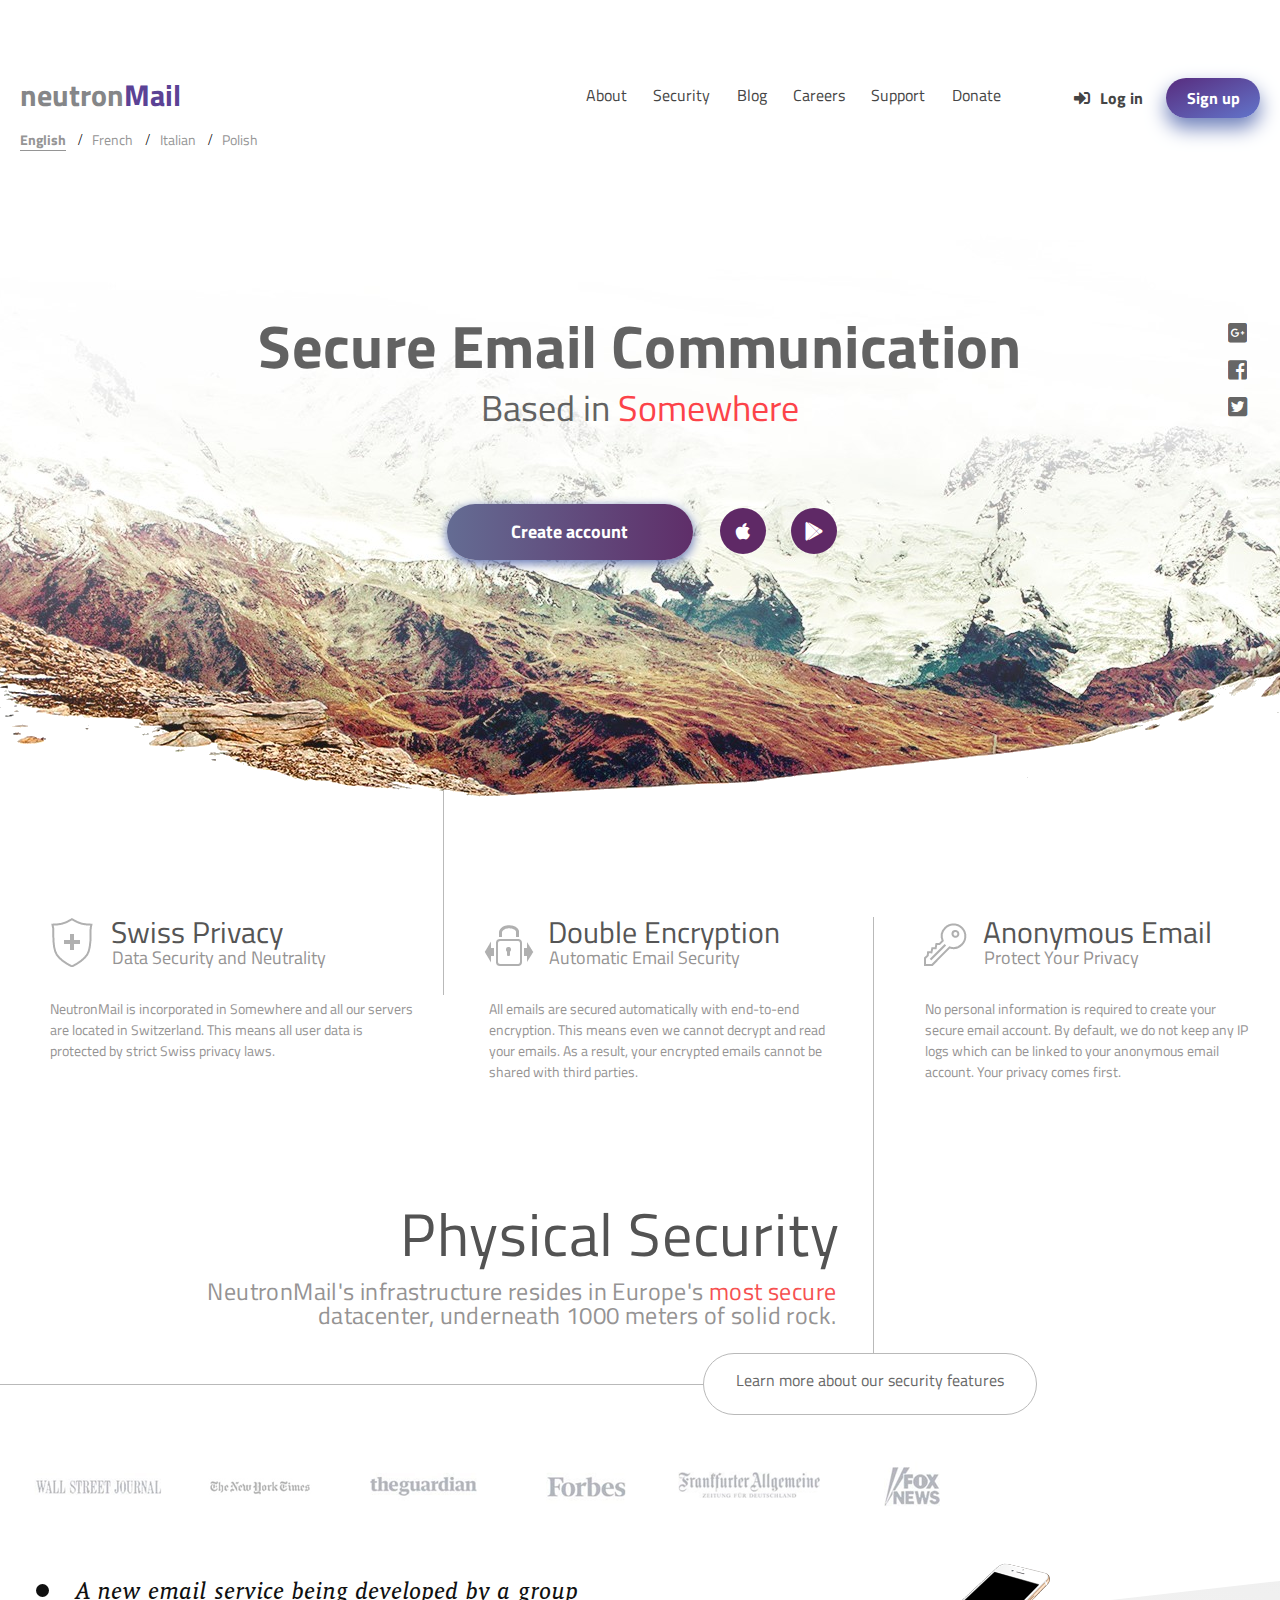
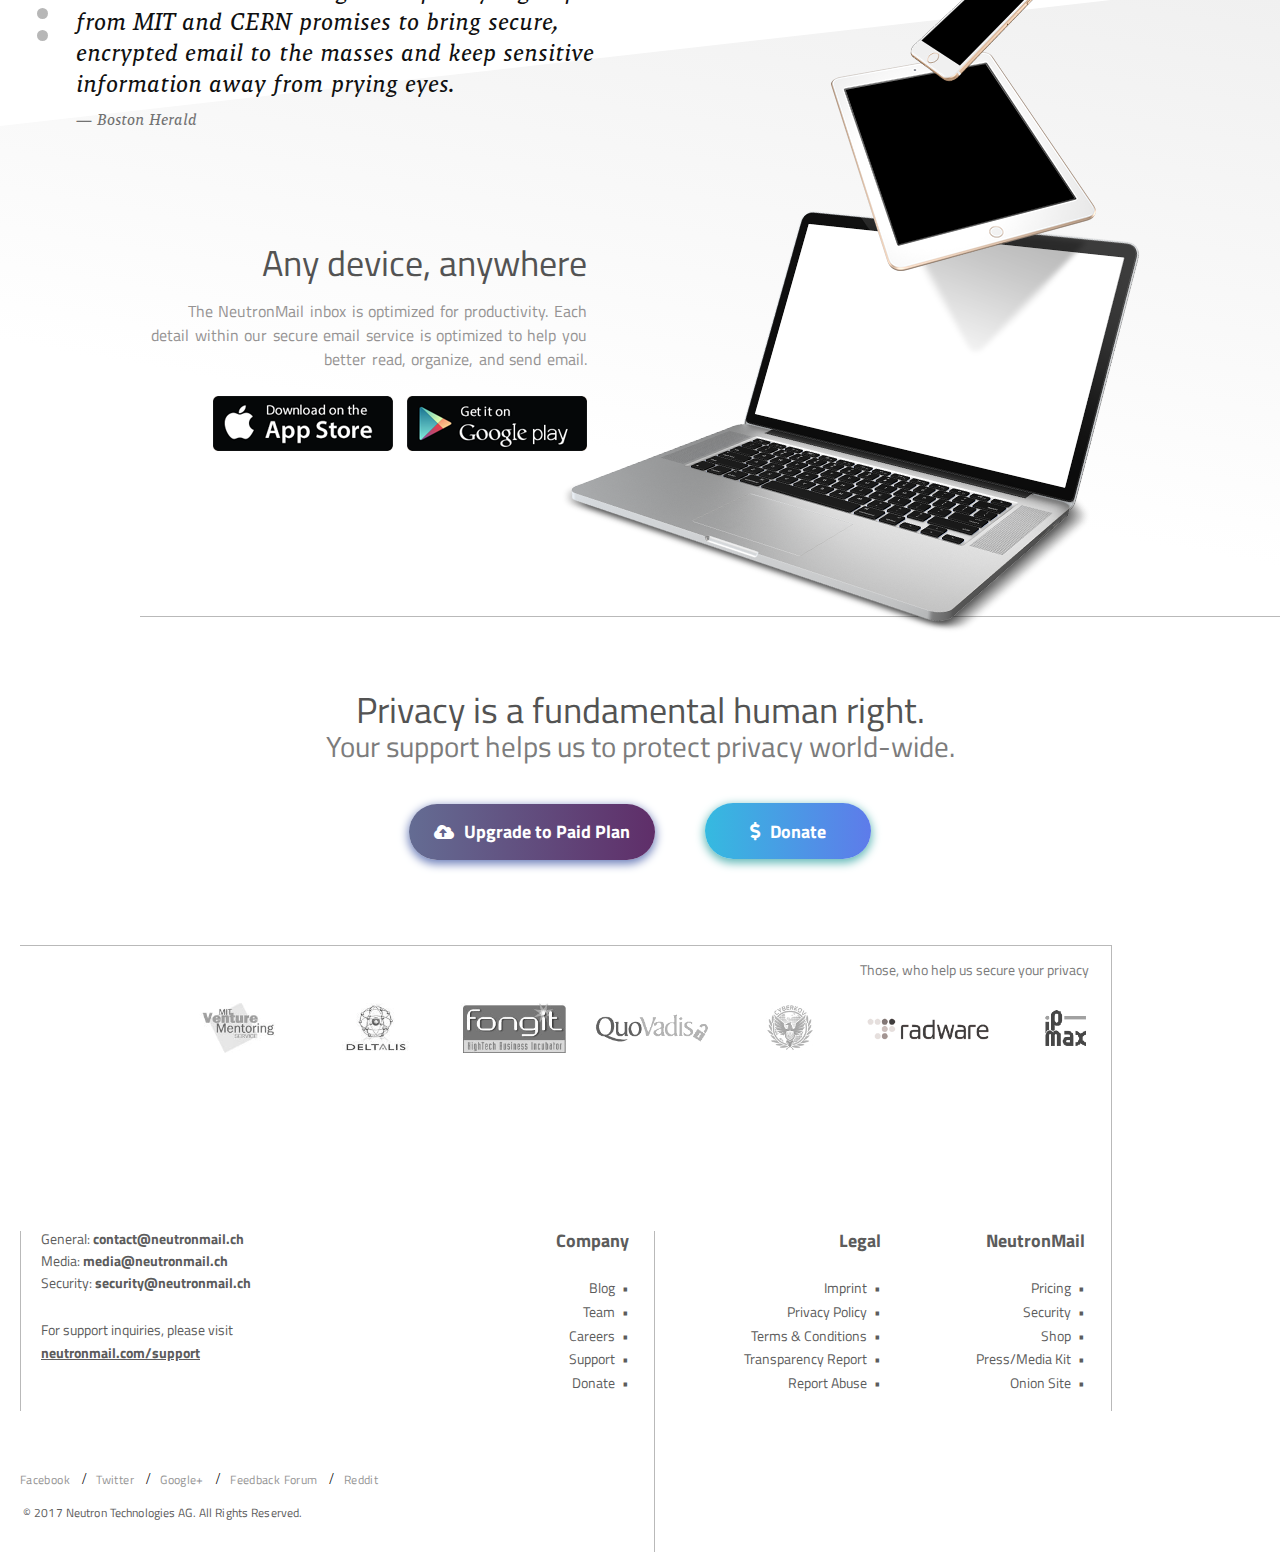
==== commit 03201a3d: "fix notebook-img responsive" ====
--- a/index.html
+++ b/index.html
@@ -161,8 +161,8 @@
             <button class="product-promotion__download-button"><img src="./assets/images/Layer_24.png" alt="#"
                 class="product-promotion__store-picture"></button>
           </div>
-          <img src="./assets/images/NOT_FOR_USE!!!!!.png" alt="#" class="download-section__img">
-        </div>
+        </div>
+        <img src="./assets/images/NOT_FOR_USE!!!!!.png" alt="#" class="download-section__img">
       </div>
       <div class="donate-section">
         <div class="donate-section__container">
--- a/style.css
+++ b/style.css
@@ -575,10 +575,10 @@
 
 .download-section {
   padding: 0 30px;
+  position: relative;
 }
 
 .download-section__container {
-  position: relative;
   max-width: 1100px;
   display: flex;
   align-items: center;
@@ -626,7 +626,7 @@
 .download-section__img {
   position: absolute;
   z-index: 1;
-  right: 240px;
+  right: calc(25% - 180px);
   bottom: -17px;
 }
 
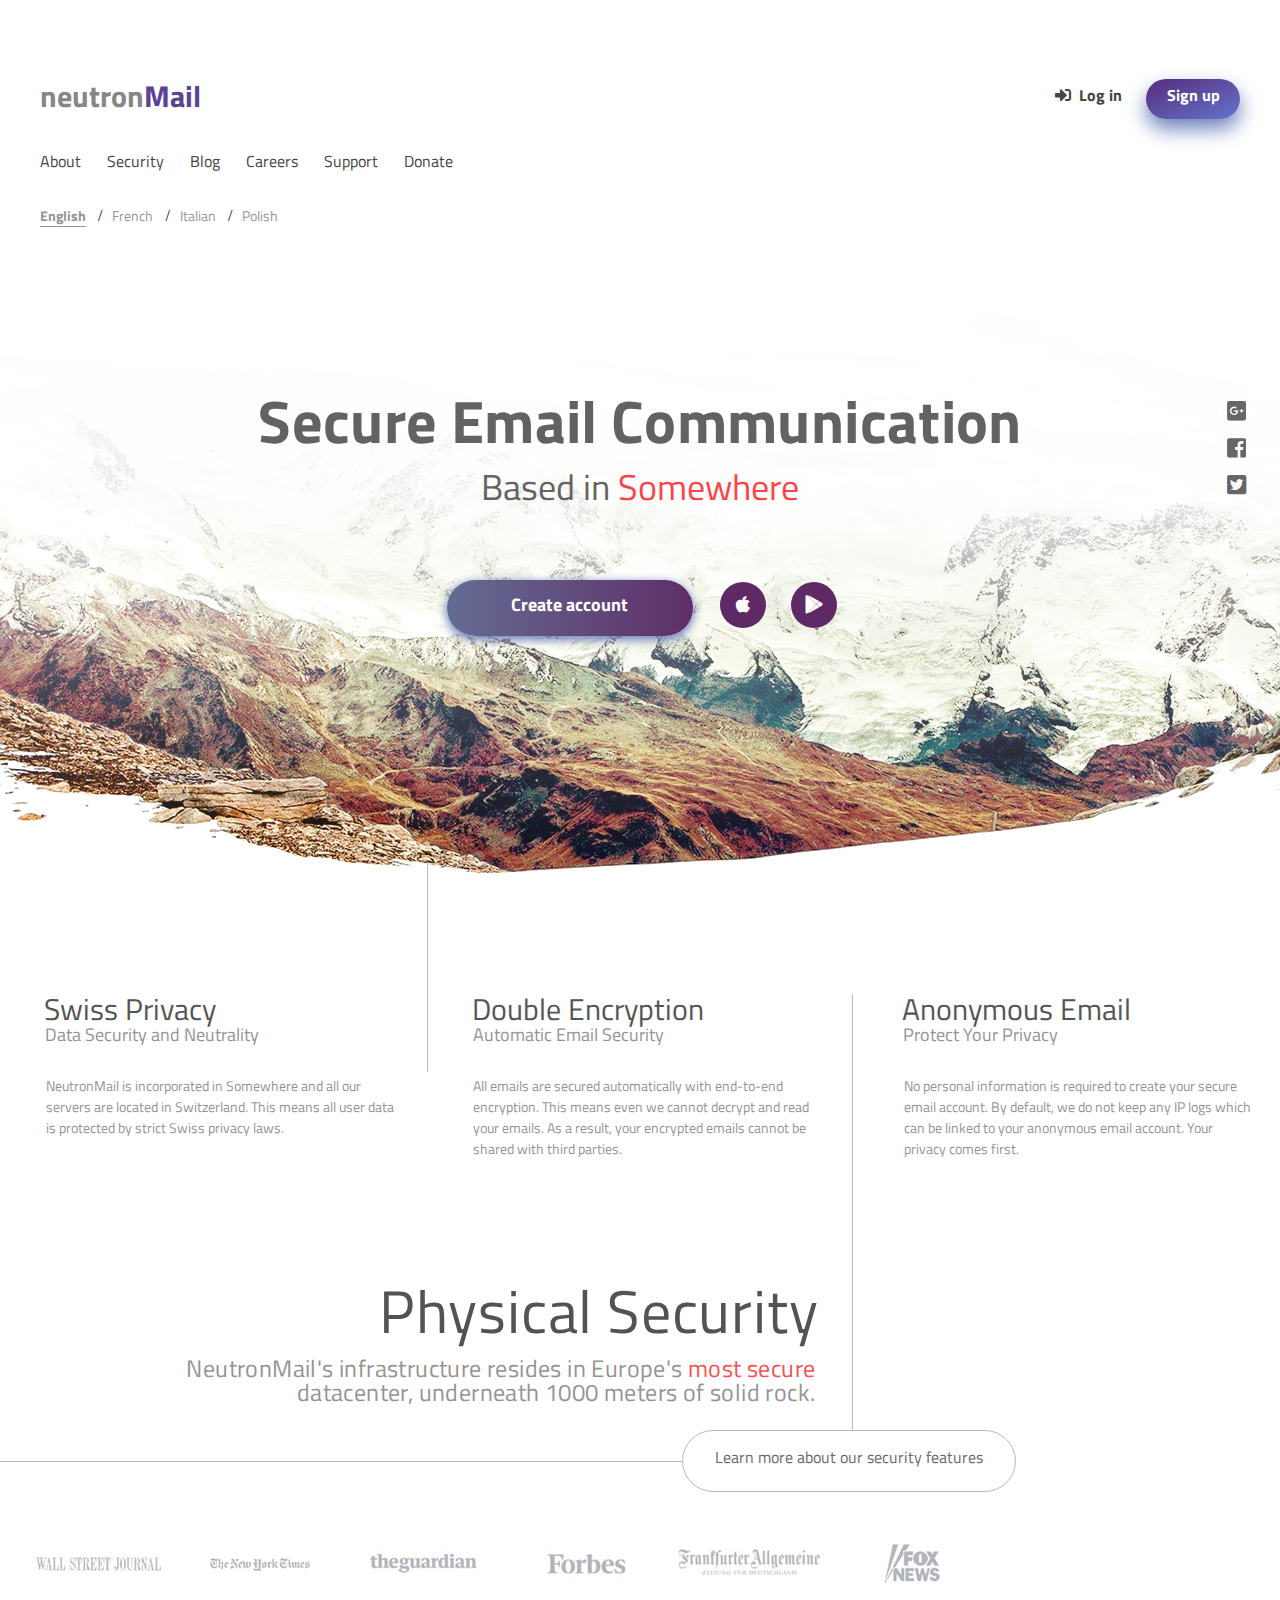
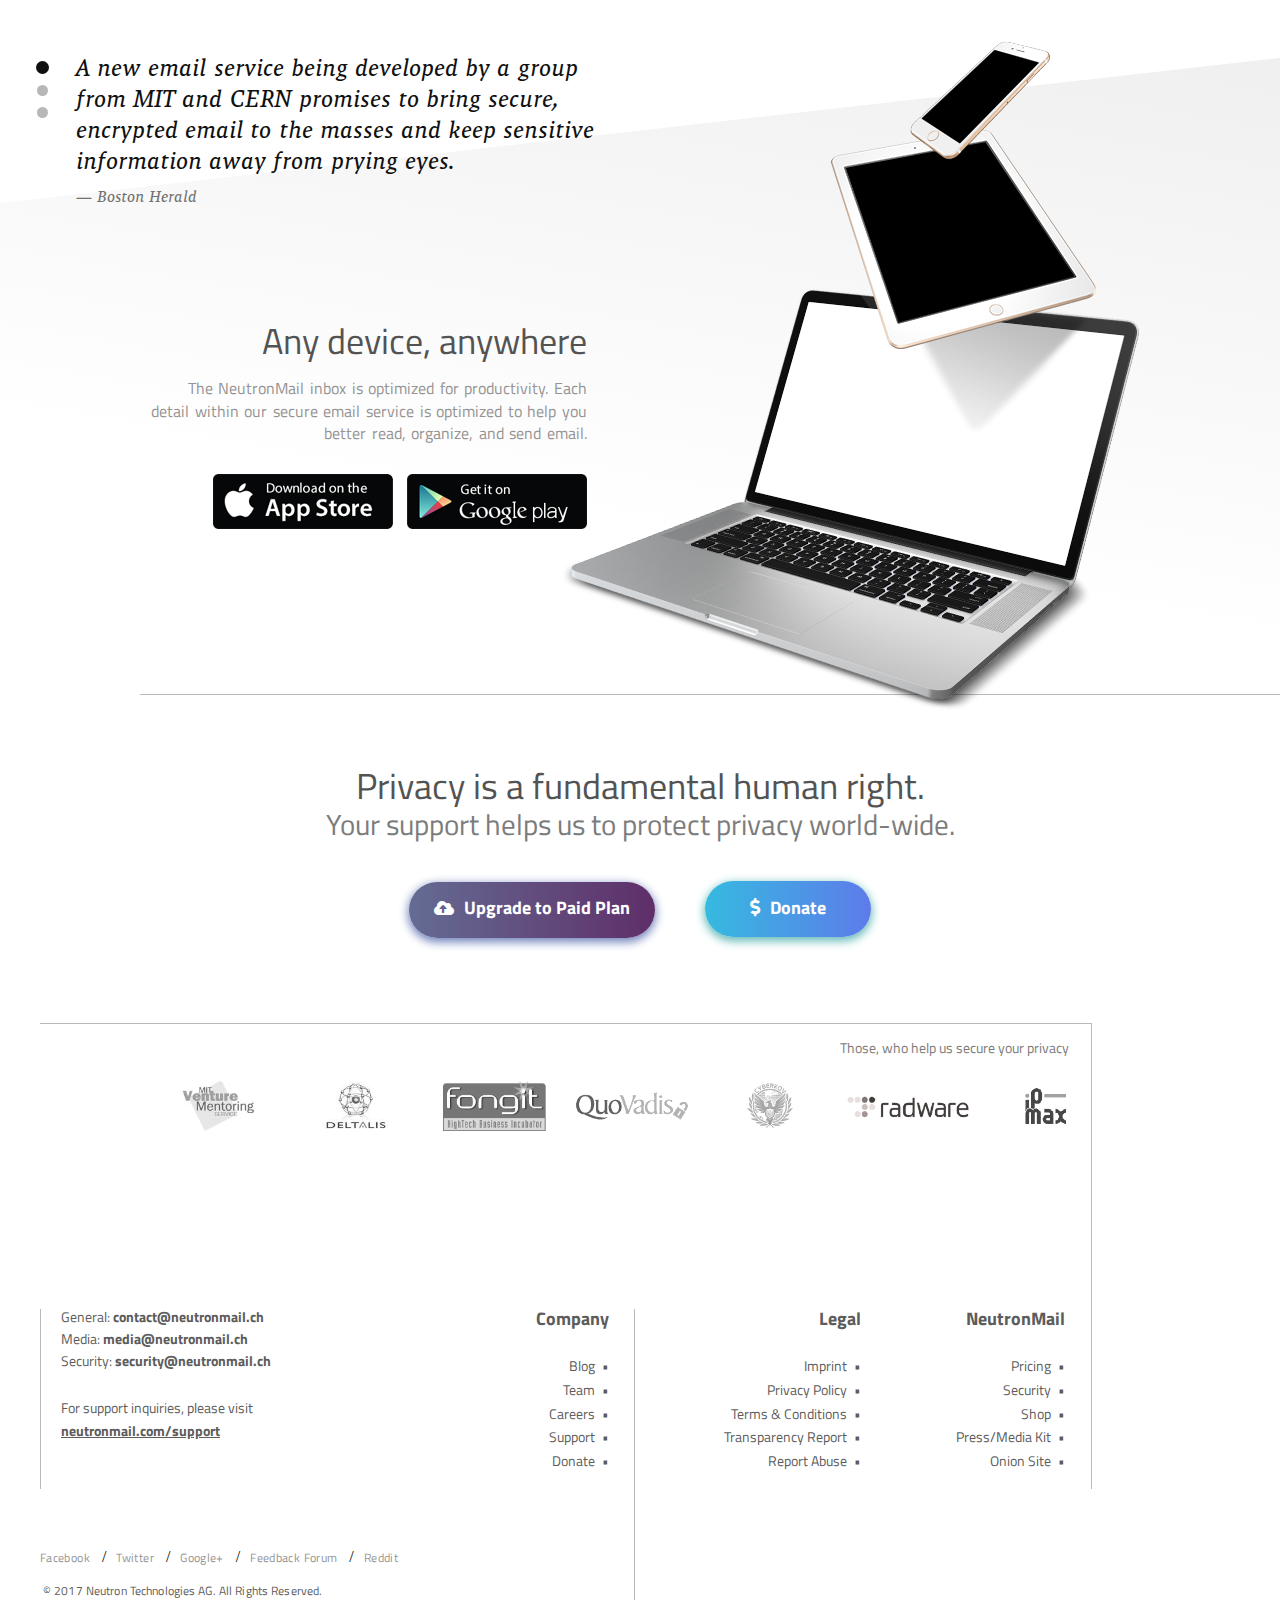
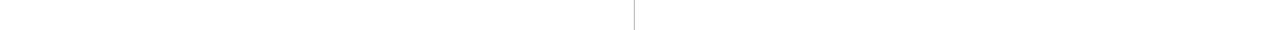
==== commit ac08f2d3: "add media 375px...max" ====
--- a/index.html
+++ b/index.html
@@ -12,39 +12,38 @@
 
 <body>
   <header class="header">
-
-    <div class="header__content">
-      <div class="header__left-container">
-        <a href="#" class="header__logo">neutron<span class="header__logo header__logo_color_add">Mail</span></a>
-        <div class="lanuage-selector__container">
-          <ul class="language-selector slash-selector">
-            <li class="slash-selector__item "><a href="#"
-                class="slash-selector__link slash-selector__link_selected">English</a></li>
-            <li class="slash-selector__item"><a href="#" class="slash-selector__link">French</a></li>
-            <li class="slash-selector__item"><a href="#" class="slash-selector__link">Italian</a></li>
-            <li class="slash-selector__item"><a href="#" class="slash-selector__link">Polish</a></li>
-          </ul>
-        </div>
-      </div>
-      <div class="header__middle-container">
-        <nav class="top-navigation">
-          <ul class="top-navigation__row">
+    <div class="header__wrapper">
+      <div class="header__content">
+        <div class="header__logo-container">
+          <a href="#" class="logo">neutron<span class="logo logo_color_add">Mail</span></a>
+          <div class="lanuage-selector__container">
+          </div>
+        </div>
+        <div class="header__nav-container">
+          <nav class="top-navigation">
             <li class="top-navigation__item"><a href="#" class="top-navigation__item-link">About</a></li>
             <li class="top-navigation__item"><a href="#" class="top-navigation__item-link">Security</a></li>
             <li class="top-navigation__item"><a href="#" class="top-navigation__item-link">Blog</a></li>
             <li class="top-navigation__item"><a href="#" class="top-navigation__item-link">Careers</a></li>
             <li class="top-navigation__item"><a href="#" class="top-navigation__item-link">Support</a></li>
             <li class="top-navigation__item"><a href="#" class="top-navigation__item-link">Donate</a></li>
-          </ul>
-        </nav>
-      </div>
-      <div class="authorization">
-        <div class="authorization__panel">
-          <a href="" class="authorization__log-in">Log in</a>
-          <button class="authorization__button button">Sign
-            up</button>
-        </div>
-      </div>
+          </nav>
+        </div>
+        <div class="authorization">
+          <div class="authorization__panel">
+            <a href="" class="authorization__log-in">Log in</a>
+            <button class="authorization__sign-up button">Sign
+              up</button>
+          </div>
+        </div>
+      </div>
+      <ul class="language-selector slash-selector">
+        <li class="slash-selector__item "><a href="#"
+            class="slash-selector__link slash-selector__link_selected">English</a></li>
+        <li class="slash-selector__item"><a href="#" class="slash-selector__link">French</a></li>
+        <li class="slash-selector__item"><a href="#" class="slash-selector__link">Italian</a></li>
+        <li class="slash-selector__item"><a href="#" class="slash-selector__link">Polish</a></li>
+      </ul>
     </div>
   </header>
 
--- a/style.css
+++ b/style.css
@@ -1,27 +1,27 @@
 @font-face {
-  font-family: 'Titillium Web';
-  src: url('./assets/fonts/TitilliumWeb-Regular.ttf') format('woff2');
+  font-family: "Titillium Web";
+  src: url("./assets/fonts/TitilliumWeb-Regular.ttf") format("woff2");
   font-style: normal;
   font-weight: 400;
 }
 
 @font-face {
-  font-family: 'Titillium Web';
-  src: url('./assets/fonts/TitilliumWeb-SemiBold.ttf') format('woff2');
+  font-family: "Titillium Web";
+  src: url("./assets/fonts/TitilliumWeb-SemiBold.ttf") format("woff2");
   font-style: normal;
   font-weight: 600;
 }
 
 @font-face {
-  font-family: 'Titillium Web';
-  src: url('./assets/fonts/TitilliumWeb-Bold.ttf') format('woff2');
+  font-family: "Titillium Web";
+  src: url("./assets/fonts/TitilliumWeb-Bold.ttf") format("woff2");
   font-weight: 700;
   font-style: normal;
 }
 
 @font-face {
-  font-family: 'Malaga';
-  src: url('./assets/fonts/Malaga\ OT\ Reg\ Italic.otf') format('woff2');
+  font-family: "Malaga";
+  src: url("./assets/fonts/Malaga\ OT\ Reg\ Italic.otf") format("woff2");
   font-weight: 400;
   font-style: italic;
 }
@@ -31,7 +31,7 @@
   font-style: normal;
   font-weight: 900;
   font-display: auto;
-  src: url('./assets/fonts/fa-solid-900.woff2') format("woff2");
+  src: url("./assets/fonts/fa-solid-900.woff2") format("woff2");
 }
 
 @font-face {
@@ -42,82 +42,52 @@
   src: url("./assets/fonts/fa-brands-400.woff2") format("woff2")
 }
 
-/* \f2f6,\f179,\f3ab,\f382,\f155,\f155,\f2f6 */
-.header {
-  max-width: 1800px;
-  margin: 78px auto 0 auto;
+.header__wrapper {
+  max-width: 1400px;
+  padding: 0 2.5rem;
+  margin: 0 auto;
 }
 
 .header__content {
-  max-width: 1400px;
-  padding: 0 1.25rem;
-  margin: 0 auto;
+  padding-top: 79px;
   display: flex;
   justify-content: space-between;
 }
 
-.header__logo {
-  font-family: 'Titillium Web';
+.logo {
+  font-family: "Titillium Web";
   color: #858688;
   font-size: 30px;
   font-weight: 700;
   text-decoration: none;
 }
 
-.header__logo_color_add {
+.logo_color_add {
   color: #5b4295;
 }
 
-.slash-selector {
-  margin-top: 18px;
-  margin-bottom: 0;
-  padding: 0;
-}
-
-.slash-selector__item {
-  display: inline-block;
-  margin-right: 6px;
-  list-style-type: none;
-}
-
-.slash-selector__link {
-  font-family: 'Titillium Web';
-  color: #959595;
-  font-size: 14px;
-  font-weight: 400;
-  text-decoration: none;
-  display: inline;
-}
-
-.slash-selector__link_selected {
-  font-weight: 700;
-  border-bottom: 1px solid #959595;
-}
-
-.slash-selector__item:not(:last-child)::after {
-  content: "/";
-  margin-left: 12px;
-}
-
-.header__middle-container {
+.header__nav-container {
   display: flex;
   flex-direction: row-reverse;
   flex-grow: 1;
-  margin: 0 5.5rem;
-}
-
-.top-navigation__row {
+  margin: 0 76px;
+}
+
+.top-navigation {
   padding: 0;
-  margin-top: 0.5rem;
+  padding-top: 8px;
 }
 
 .top-navigation__item {
   display: inline-block;
-  padding: 0 0.7rem;
+}
+
+.top-navigation__item:not(:last-child) {
+  padding-right: 22px;
 }
 
 .top-navigation__item-link {
-  font-family: 'Titillium Web';
+  font-family: "Titillium Web";
   color: #454545;
   font-size: 16px;
   font-weight: 400;
@@ -125,7 +95,7 @@
 }
 
 .button {
-  font-family: 'Titillium Web';
+  font-family: "Titillium Web";
   font-weight: 700;
   border: none;
   outline: none;
@@ -134,19 +104,20 @@
   cursor: pointer;
 }
 
-.authorization__button {
+.authorization__sign-up {
   height: 40px;
   width: 94px;
   color: #ffffff;
   background: linear-gradient(to top left, #6275cb, #582c7e);
   box-shadow: 0 10px 20px #6f81bb;
-  margin-left: 1.2rem;
+  margin-left: 20px;
+  padding-bottom: 8px;
 }
 
 .authorization__log-in {
   position: relative;
   display: inline-block;
-  font-family: 'Titillium Web';
+  font-family: "Titillium Web";
   color: #454545;
   font-size: 16px;
   font-weight: 700;
@@ -156,9 +127,40 @@
 .authorization__log-in::before {
   font-family: "Font Awesome 5 Free";
   content: "\f2f6";
-  position: absolute;
-  left: -26px;
-}
+  padding-right: 8px;
+}
+
+.slash-selector {
+  margin-top: 11px;
+  margin-bottom: 0;
+  padding: 0;
+}
+
+.slash-selector__item {
+  display: inline-block;
+  margin-right: 6px;
+  list-style-type: none;
+}
+
+.slash-selector__link {
+  font-family: "Titillium Web";
+  color: #959595;
+  font-size: 14px;
+  font-weight: 400;
+  text-decoration: none;
+  display: inline;
+}
+
+.slash-selector__link_selected {
+  font-weight: 700;
+  border-bottom: 1px solid #959595;
+}
+
+.slash-selector__item:not(:last-child)::after {
+  content: "/";
+  margin-left: 12px;
+}
+
 
 .main {
   max-width: 1800px;
@@ -174,7 +176,7 @@
 
 .bg-image-section__text-container {
   text-align: center;
-  padding: 162px 5rem 0 5rem;
+  padding: 160px 1rem 0 1rem;
   margin: 0 auto;
 }
 
@@ -184,7 +186,7 @@
 }
 
 .text-content__heading {
-  font-family: 'Titillium Web';
+  font-family: "Titillium Web";
   color: #454545;
   font-size: 3.75rem;
   font-weight: 700;
@@ -193,11 +195,11 @@
 }
 
 .text-content__text {
-  font-family: 'Titillium Web';
+  font-family: "Titillium Web";
   color: #464646;
   font-size: 36px;
   font-weight: 400;
-  line-height: 56px;
+  line-height: 1.75;
   margin: 0;
 }
 
@@ -206,7 +208,8 @@
 }
 
 .bg-image-section__buttons-container {
-  margin: 68px auto 0 auto;
+  margin: 0 auto;
+  padding-top: 22px;
   max-width: 600px;
 }
 
@@ -218,7 +221,8 @@
 
 .buttons-row__button {
   height: 56px;
-  margin: 0 23px;
+  margin: 40px 23px;
+  padding-bottom: 5px;
 }
 
 .buttons-row__circle-button {
@@ -256,8 +260,8 @@
 
 .bg-image-section__social-container {
   position: absolute;
-  right: 33px;
-  top: 172px;
+  right: 34px;
+  top: 173px;
 }
 
 .social-list {
@@ -284,6 +288,7 @@
 .g-plus-link::before {
   content: "\f0d4"
 }
+
 .facebook-link::before {
   content: "\f082"
 }
@@ -355,7 +360,7 @@
 }
 
 .features-section__button {
-  font-family: 'Titillium Web';
+  font-family: "Titillium Web";
   color: #676767;
   font-size: 16px;
   background: #ffffff;
@@ -392,7 +397,7 @@
 
 .feat-article__title {
   display: inline-block;
-  font-family: 'Titillium Web';
+  font-family: "Titillium Web";
   color: #555555;
   font-size: 30px;
   font-weight: 400;
@@ -409,7 +414,7 @@
 
 .feat-article__subtitle {
   display: inline-block;
-  font-family: 'Titillium Web';
+  font-family: "Titillium Web";
   color: #959393;
   font-size: 18px;
   font-weight: 400;
@@ -418,11 +423,11 @@
 }
 
 .feat-article__description {
-  font-family: 'Titillium Web';
+  font-family: "Titillium Web";
   color: #959393;
   font-size: 14px;
   margin-top: 3px;
-  margin-bottom: 0;
+  margin-bottom: 50px;
   line-height: 1.5;
   max-width: 368px;
   padding: 0 25px 0 46px;
@@ -444,7 +449,7 @@
 
 .journal-section {
   padding: 0 20px;
-  margin-bottom:-208px;
+  margin-bottom: -208px;
 }
 
 .journal-list {
@@ -563,7 +568,7 @@
 }
 
 .bg-gradient::before {
-  content: '';
+  content: "";
   display: inline-block;
   width: 0;
   height: 0;
@@ -580,9 +585,7 @@
 
 .download-section__container {
   max-width: 1100px;
-  display: flex;
-  align-items: center;
-  padding: 111px 0 160px;
+  padding: 112px 0 160px;
   margin-left: auto;
   max-height: 525px;
 }
@@ -594,7 +597,7 @@
 }
 
 .product-promotion__title {
-  font-family: 'Titillium Web';
+  font-family: "Titillium Web";
   color: #535353;
   font-size: 36px;
   font-weight: 400;
@@ -603,13 +606,13 @@
 }
 
 .product-promotion__text {
-  font-family: 'Titillium Web';
+  font-family: "Titillium Web";
   color: #959393;
   font-size: 16px;
   font-weight: 400;
   word-spacing: 0.1em;
-  line-height: 1.5;
-  margin: 16px 0 25px;
+  line-height: 1.4;
+  margin: 16px 0 30px;
   text-align: right;
 }
 
@@ -647,7 +650,7 @@
   position: absolute;
   top: -1px;
   right: -500px;
-  content: '';
+  content: "";
   display: block;
   width: 500px;
   height: 1px;
@@ -659,24 +662,21 @@
 }
 
 .donate-call__heading {
-  font-family: 'Titillium Web';
+  font-family: "Titillium Web";
   color: #535353;
   font-size: 36px;
   font-weight: 400;
-  margin: 27px 0 0;
+  margin: 25px 0 0;
 }
 
 .donate-call__text {
-  font-family: 'Titillium Web';
+  font-family: "Titillium Web";
   color: #7c7c7c;
   font-size: 29px;
   font-weight: 400;
-  margin: 0;
-}
-
-.donate-section__buttons-row {
-  margin: 40px 0;
-}
+  margin: 2px 0 0;
+}
+
 
 .upgrade-btn::before {
   content: "\f382";
@@ -684,6 +684,7 @@
   padding-right: 10px;
   font-size: 16px;
 }
+
 .donate-btn::before {
   content: "\f155";
   font-family: "Font Awesome 5 Free";
@@ -691,7 +692,7 @@
 }
 
 .partners-section__wrapper {
-  padding: 0 calc(10% + 40px) 0 20px;
+  padding: 0 calc(10% + 60px) 0 2.5rem;
   margin: 0 auto;
   max-width: 1200px;
 }
@@ -707,7 +708,7 @@
 .partners-section__container::after,
 .footer-nav__block:first-child::after {
   position: absolute;
-  content: '';
+  content: "";
   display: block;
   top: 0;
   right: 0;
@@ -718,7 +719,7 @@
 
 .partners-section__text {
   padding-right: 23px;
-  font-family: 'Titillium Web';
+  font-family: "Titillium Web";
   color: #7a7a7a;
   font-size: 14px;
   font-weight: 400;
@@ -789,7 +790,7 @@
 }
 
 .footer__wrapper {
-  padding: 0 calc(10% + 40px) 0 20px;
+  padding: 0 calc(10% + 60px) 0 2.5rem;
   margin: 0 auto;
   max-width: 1200px;
 }
@@ -864,7 +865,7 @@
 }
 
 .footer-nav__block-link::after {
-  content: '•';
+  content: "•";
   padding-left: 7px;
 }
 
@@ -886,3 +887,203 @@
   padding-left: 3px;
   margin-top: 18px;
 }
+
+
+@media (max-width: 1280px) {
+  .features-section {
+    grid-template-columns: repeat(3, 1fr)
+  }
+
+  .feat-article__icon {
+    display: none;
+  }
+
+  .header__content {
+    flex-wrap: wrap;
+  }
+
+  .header__nav-container {
+    padding: 25px 0;
+    order: 3;
+    margin: 0;
+    width: 100%;
+  }
+
+  .top-navigation {
+    width: 100%;
+  }
+}
+
+@media (max-width: 960px) {
+  .features-section {
+    padding: 0 2.5rem;
+    grid-template-columns: auto;
+    grid-template-rows: auto;
+    justify-content: center;
+    grid-template-areas:
+      "."
+      "."
+      "."
+      "art";
+  }
+
+  .features-section *::before {
+    display: none;
+  }
+
+  .feat-article {
+    border-right: 1px solid #b9b9b9;
+  }
+
+  .feat-article__header,
+  .feat-article__description {
+    border: none;
+    margin-left: auto;
+    margin-right: auto;
+  }
+
+  .feat-article__header_size_l,
+  .feat-article__description_size_l {
+    text-align: center;
+  }
+
+  .features-section__button {
+    right: 50%;
+    transform: translate(50%, 0);
+  }
+
+  .partners-section__wrapper,
+  .footer__wrapper {
+    padding: 0 2.5rem;
+  }
+
+  .download-section__img {
+    display: none;
+  }
+
+  .product-promotion {
+    margin: 0 auto;
+  }
+
+  .donate-call__text {
+    margin: 20px 0 20px;
+  }
+
+  .footer-nav__block-link-list {
+    padding: 0;
+  }
+
+  .footer-nav__block:nth-child(n) {
+    padding-left: 35px;
+    padding-right: 0;
+  }
+
+  .footer-nav__block:nth-child(n)::after {
+    display: none;
+  }
+
+  .footer-nav {
+    display: inline-block;
+    position: relative;
+  }
+
+
+  .footer-nav__block-link-list {
+    display: none;
+    width: 150px;
+    position: absolute;
+    right: 120px;
+    top: -20px;
+  }
+
+  .footer-nav__block:hover>.footer-nav__block-link-list {
+    display: block;
+  }
+}
+
+@media (max-width: 640px) {
+  .button {
+    display: block;
+    margin: 10px auto;
+  }
+
+  .buttons-row__circle-button {
+    display: inline-block;
+    width: 110px;
+    background: linear-gradient(to right, #646c93, #5f2e69);
+    box-shadow: 0 3px 10px 1px #6f81bb;
+    margin: 10px;
+  }
+
+  .header__content {
+    padding-top: 40px;
+  }
+
+  .authorization__sign-up,
+  .authorization__log-in {
+    position: relative;
+    top: -15px;
+    right: -15px;
+    display: block;
+    text-align: center;
+  }
+
+  .header__logo-container::before {
+    font-family: "Font Awesome 5 Free";
+    font-size: 30px;
+    padding-right: 10px;
+    content: "\f0c9";
+  }
+
+  .header__nav-container {
+    padding-top: 0;
+    display: none;
+  }
+
+  .top-navigation__item:not(:last-child) {
+    padding: 0;
+  }
+
+  .top-navigation__item {
+    display: inline-block;
+    padding: 0;
+    font-size: 25px;
+    width: 32%;
+    text-align: center;
+  }
+
+  .top-navigation {
+    position: relative;
+    left: 0;
+    top: 0;
+  }
+
+  .header__logo-container:hover+.header__nav-container {
+    display: block;
+  }
+
+  .buttons-row__button {
+    margin-top: 10px;
+    margin-bottom: 10px;
+  }
+
+  .footer-nav {
+    display: none;
+  }
+
+  .bg-image-section__social-container {
+    display: none;
+  }
+
+
+  .text-content__heading,
+  .feat-article__title_size_l {
+    font-size: 3rem;
+  }
+}
+
+@media (max-width: 375px) {
+  body {
+    width: 375px;
+  }
+}
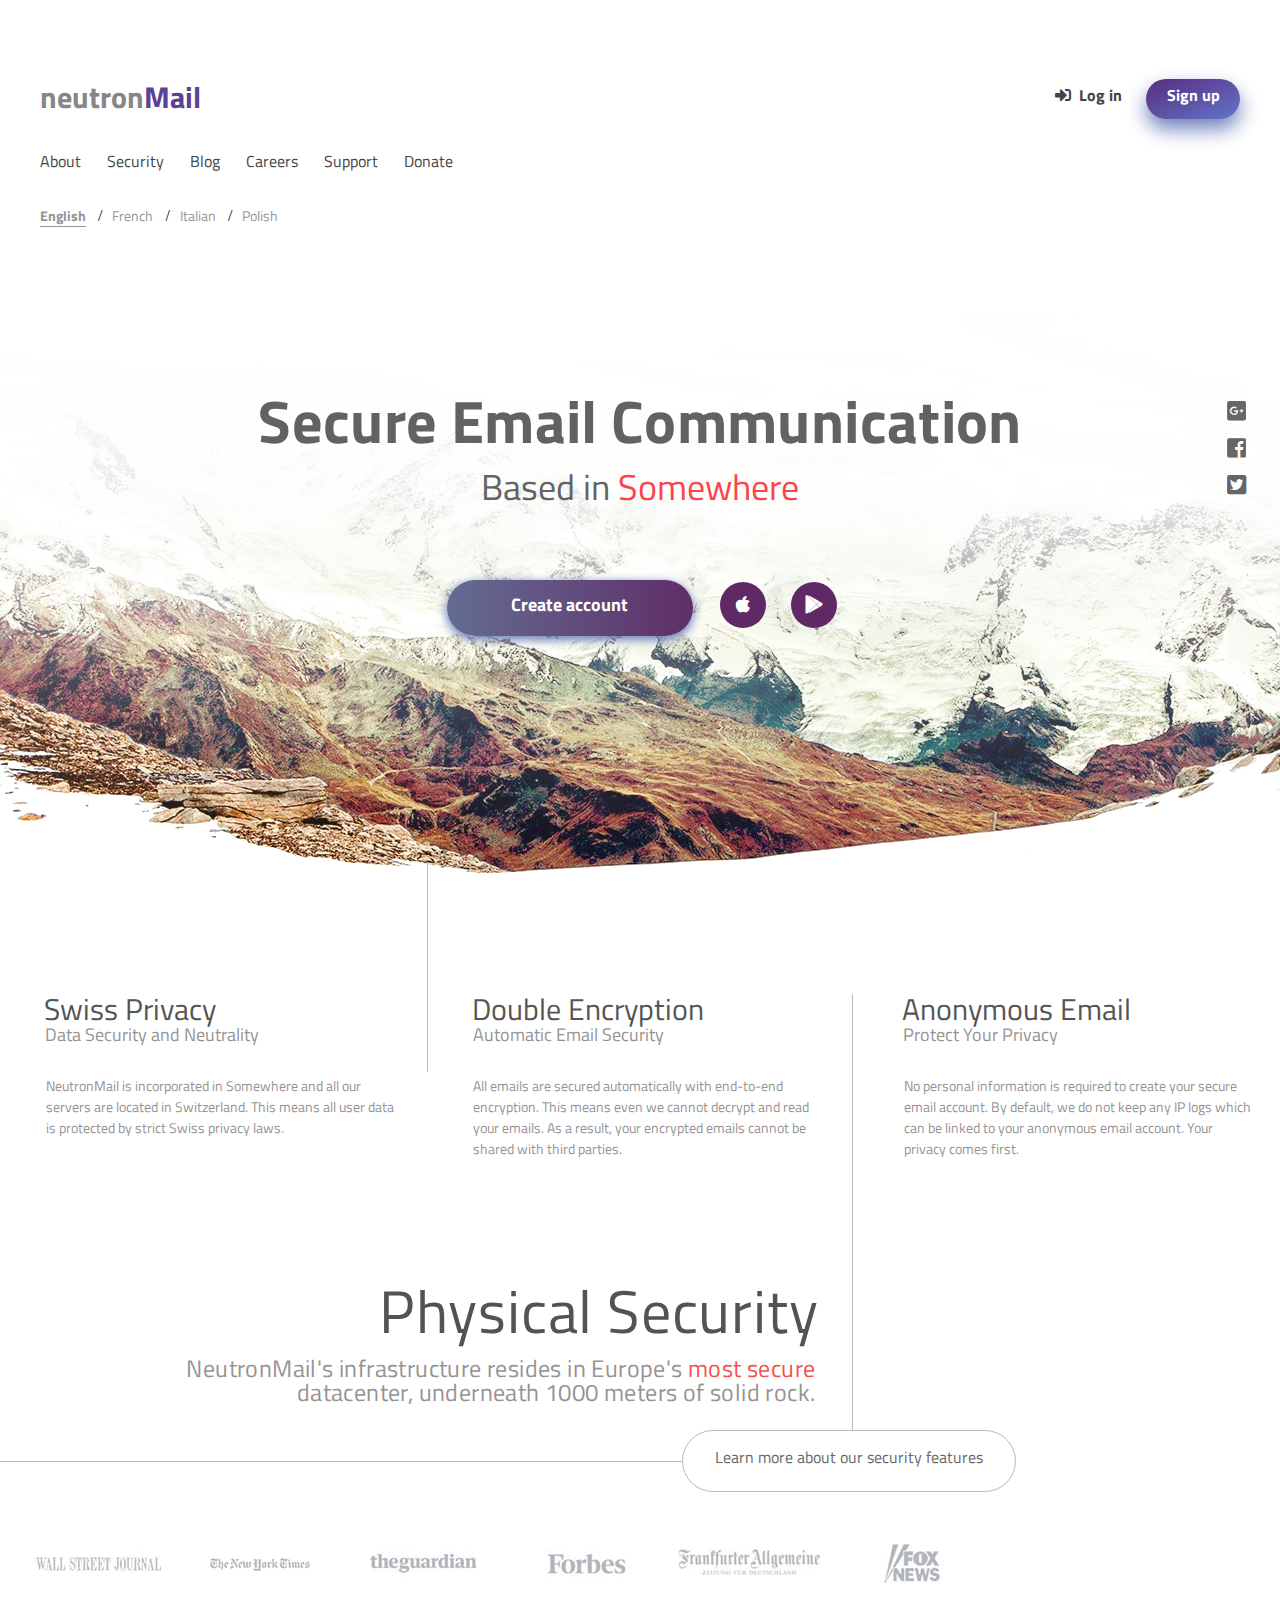
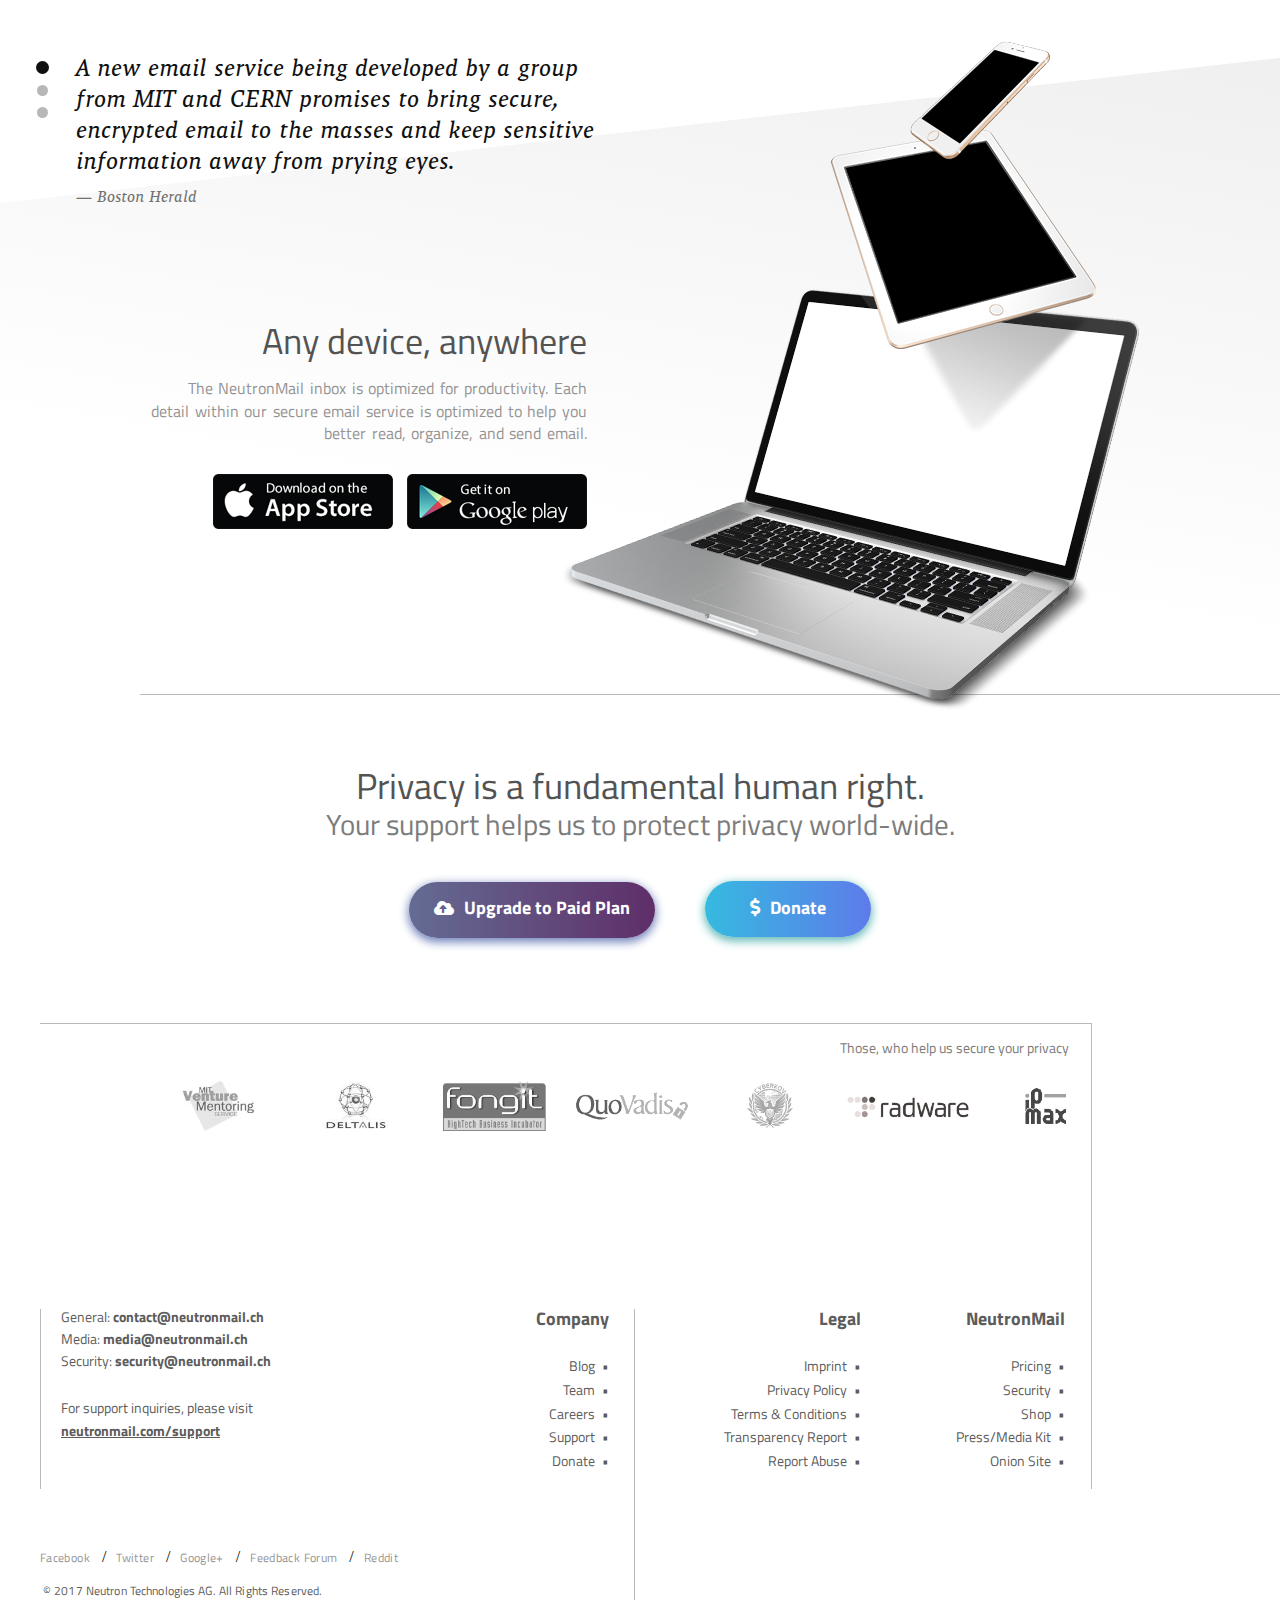
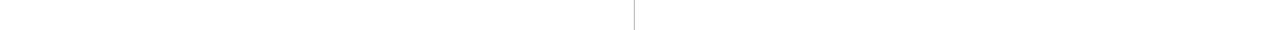
==== commit 91b942bf: "change h1" ====
--- a/index.html
+++ b/index.html
@@ -14,11 +14,9 @@
   <header class="header">
     <div class="header__wrapper">
       <div class="header__content">
-        <div class="header__logo-container">
+        <h1 class="header__logo-container">
           <a href="#" class="logo">neutron<span class="logo logo_color_add">Mail</span></a>
-          <div class="lanuage-selector__container">
-          </div>
-        </div>
+        </h1>
         <div class="header__nav-container">
           <nav class="top-navigation">
             <li class="top-navigation__item"><a href="#" class="top-navigation__item-link">About</a></li>
@@ -52,9 +50,9 @@
     <div class="bg-image-section">
       <div class="bg-image-section__text-container">
         <div class="text-content">
-          <h1 class="text-content__heading">Secure Email Communication</h1>
-          <h2 class="text-content__text">Based in <span
-              class="text-content__text text-content__text_color_add">Somewhere</span></h2>
+          <h3 class="text-content__heading">Secure Email Communication</h3>
+          <h3 class="text-content__text">Based in <span
+              class="text-content__text text-content__text_color_add">Somewhere</span></h3>
         </div>
       </div>
       <div class="bg-image-section__buttons-container">
@@ -78,7 +76,7 @@
         <article class="feat-article">
           <div class="feat-article__header">
             <img src="./assets/images/Layer_15.png" alt="#" class="feat-article__icon">
-            <h3 class="feat-article__title">Swiss Privacy</h3>
+            <h4 class="feat-article__title">Swiss Privacy</h4>
             <p class="feat-article__subtitle">Data Security and Neutrality</p>
           </div>
           <p class="feat-article__description">NeutronMail is incorporated in Somewhere and all our servers are
@@ -89,7 +87,7 @@
         <article class="feat-article">
           <div class="feat-article__header">
             <img src="./assets/images/Layer_14.png" alt="#" class="feat-article__icon">
-            <h3 class="feat-article__title">Double Encryption</h3>
+            <h4 class="feat-article__title">Double Encryption</h4>
             <p class="feat-article__subtitle">Automatic Email Security</p>
           </div>
           <p class="feat-article__description">All emails are secured automatically with end-to-end encryption. This
@@ -101,7 +99,7 @@
         <article class="feat-article">
           <div class="feat-article__header">
             <img src="./assets/images/Layer_13.png" alt="#" class="feat-article__icon">
-            <h3 class="feat-article__title">Anonymous Email</h3>
+            <h4 class="feat-article__title">Anonymous Email</h4>
             <p class="feat-article__subtitle">Protect Your Privacy</p>
           </div>
           <p class="feat-article__description">No personal information is required to create your secure email
@@ -111,7 +109,7 @@
         </article>
         <article class="feat-article feat-article_size_l">
           <div class="feat-article__header feat-article__header_size_l">
-            <h3 class="feat-article__title feat-article__title_size_l">Physical Security</h3>
+            <h4 class="feat-article__title feat-article__title_size_l">Physical Security</h4>
           </div>
           <p class="feat-article__description feat-article__description_size_l">NeutronMail's infrastructure resides in
             Europe's <span class="feat-article__description_color_add">most
@@ -152,7 +150,7 @@
       <div class="download-section">
         <div class="download-section__container">
           <div class="product-promotion">
-            <h2 class="product-promotion__title">Any device, anywhere</h2>
+            <h3 class="product-promotion__title">Any device, anywhere</h3>
             <p class="product-promotion__text">The NeutronMail inbox is optimized for productivity. Each detail
               within our secure email service is optimized to help you better read, organize, and send email.</p>
             <button class="product-promotion__download-button"><img src="./assets/images/Layer_23.png" alt="#"
@@ -166,8 +164,8 @@
       <div class="donate-section">
         <div class="donate-section__container">
           <div class="donate-call">
-            <h2 class="donate-call__heading">Privacy is a fundamental human right.</h2>
-            <h3 class="donate-call__text">Your support helps us to protect privacy world-wide.</h3>
+            <h3 class="donate-call__heading">Privacy is a fundamental human right.</h3>
+            <h4 class="donate-call__text">Your support helps us to protect privacy world-wide.</h4>
           </div>
           <div class="donate-section__buttons-row buttons-row">
             <button class="buttons-row__button button button_style_purple upgrade-btn">Upgrade to Paid Plan</button>
--- a/style.css
+++ b/style.css
@@ -52,6 +52,10 @@
   padding-top: 79px;
   display: flex;
   justify-content: space-between;
+}
+
+.header__logo-container {
+  margin: 0;
 }
 
 .logo {
@@ -160,7 +164,6 @@
   content: "/";
   margin-left: 12px;
 }
-
 
 .main {
   max-width: 1800px;
@@ -542,7 +545,6 @@
 }
 
 .quote-box__text {
-  z-index: 2;
   display: inline-block;
   max-width: 525px;
   font-family: "Malaga";
@@ -576,7 +578,6 @@
   border-width: 204px 1800px 0 0;
   border-color: #ffffff transparent transparent transparent;
 }
-
 
 .download-section {
   padding: 0 30px;
@@ -677,7 +678,6 @@
   margin: 2px 0 0;
 }
 
-
 .upgrade-btn::before {
   content: "\f382";
   font-family: "Font Awesome 5 Free";
@@ -702,7 +702,6 @@
   border-top: 1px solid #b9b9b9;
   text-align: right;
   padding: 15px 0 160px;
-
 }
 
 .partners-section__container::after,
@@ -886,6 +885,10 @@
   letter-spacing: 0.12px;
   padding-left: 3px;
   margin-top: 18px;
+}
+
+a:hover, button:hover {
+  transform: scale(1.1);
 }
 
 
